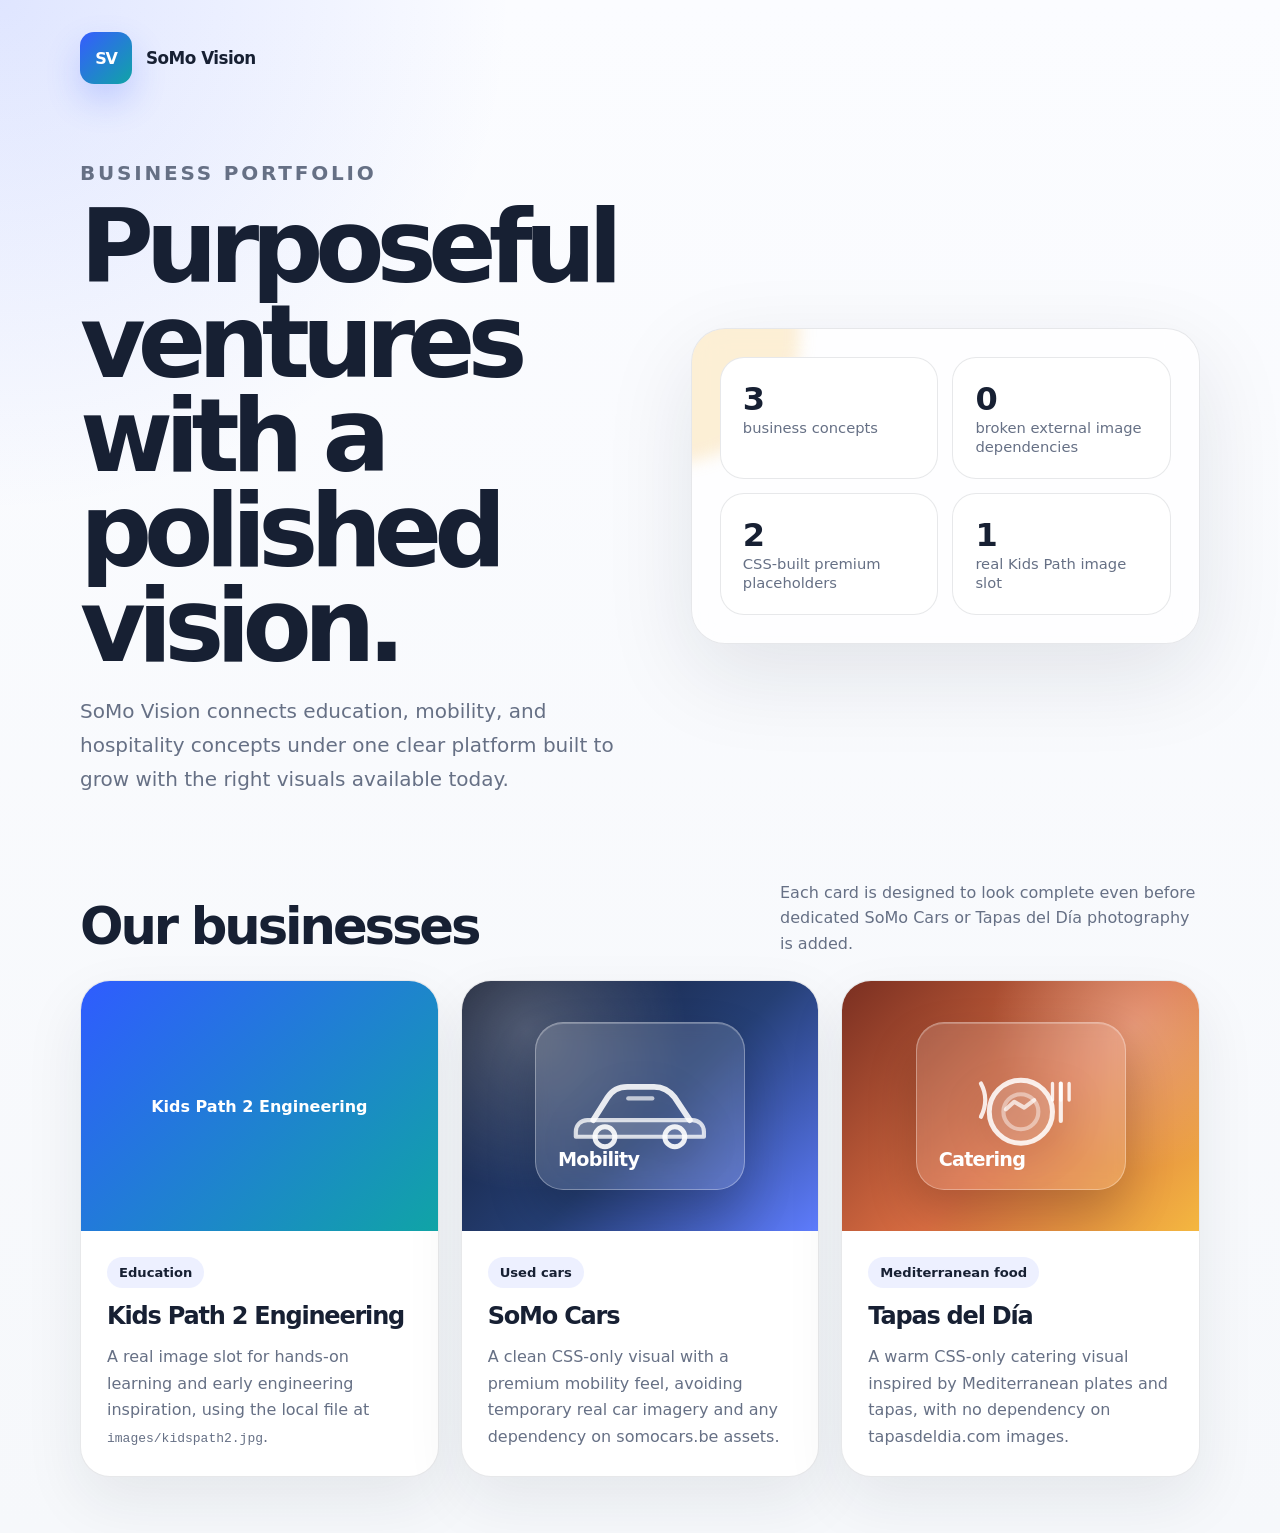
==== index.html @ 16a4d70e "Build SoMo Vision business plan page" ====
<!doctype html>
<html lang="en">
<head>
  <meta charset="utf-8" />
  <meta name="viewport" content="width=device-width, initial-scale=1" />
  <title>SoMo Vision</title>
  <meta name="description" content="SoMo Vision brings together purposeful ventures in education, mobility, and Mediterranean catering." />
  <style>
    :root {
      --ink: #172033;
      --muted: #667085;
      --paper: #ffffff;
      --surface: #f6f8fb;
      --line: rgba(23, 32, 51, 0.1);
      --brand: #365cff;
      --brand-dark: #172033;
      --gold: #f4b740;
      --terracotta: #d96d42;
      --teal: #10a4a6;
      font-family: Inter, ui-sans-serif, system-ui, -apple-system, BlinkMacSystemFont, "Segoe UI", sans-serif;
    }

    * { box-sizing: border-box; }

    body {
      margin: 0;
      color: var(--ink);
      background:
        radial-gradient(circle at top left, rgba(54, 92, 255, 0.14), transparent 32rem),
        linear-gradient(180deg, #fbfcff 0%, var(--surface) 100%);
      min-height: 100vh;
    }

    .page {
      width: min(1120px, calc(100% - 32px));
      margin: 0 auto;
      padding: 32px 0 56px;
    }

    header {
      display: flex;
      align-items: center;
      justify-content: space-between;
      gap: 24px;
      margin-bottom: 72px;
    }

    .brand {
      display: flex;
      align-items: center;
      gap: 14px;
      min-width: 0;
    }

    .brand img {
      width: 52px;
      height: 52px;
      object-fit: contain;
      border-radius: 14px;
    }

    .logo-fallback {
      display: none;
      width: 52px;
      height: 52px;
      align-items: center;
      justify-content: center;
      border-radius: 14px;
      color: white;
      font-weight: 800;
      letter-spacing: -0.08em;
      background: linear-gradient(135deg, var(--brand), var(--teal));
      box-shadow: 0 16px 34px rgba(54, 92, 255, 0.22);
    }

    .brand-name {
      margin: 0;
      font-size: 1.05rem;
      font-weight: 800;
      letter-spacing: -0.03em;
    }

    .eyebrow {
      margin: 0 0 10px;
      color: var(--brand);
      font-weight: 800;
      text-transform: uppercase;
      letter-spacing: 0.14em;
      font-size: 0.78rem;
    }

    .hero {
      display: grid;
      grid-template-columns: minmax(0, 1.05fr) minmax(320px, 0.95fr);
      gap: 48px;
      align-items: center;
      margin-bottom: 64px;
    }

    h1 {
      margin: 0;
      font-size: clamp(3rem, 8vw, 6.3rem);
      line-height: 0.94;
      letter-spacing: -0.08em;
      max-width: 780px;
    }

    .hero p {
      color: var(--muted);
      font-size: clamp(1.05rem, 2vw, 1.25rem);
      line-height: 1.7;
      max-width: 630px;
    }

    .hero-panel {
      position: relative;
      padding: 28px;
      border: 1px solid var(--line);
      border-radius: 34px;
      background: rgba(255, 255, 255, 0.75);
      box-shadow: 0 30px 90px rgba(23, 32, 51, 0.1);
      backdrop-filter: blur(16px);
      overflow: hidden;
    }

    .hero-panel::before {
      content: "";
      position: absolute;
      inset: -40% auto auto -30%;
      width: 260px;
      height: 260px;
      border-radius: 999px;
      background: rgba(244, 183, 64, 0.22);
      filter: blur(8px);
    }

    .stat-grid {
      position: relative;
      display: grid;
      grid-template-columns: repeat(2, minmax(0, 1fr));
      gap: 14px;
    }

    .stat {
      padding: 22px;
      border-radius: 24px;
      background: var(--paper);
      border: 1px solid var(--line);
    }

    .stat strong {
      display: block;
      font-size: 2rem;
      letter-spacing: -0.06em;
    }

    .stat span {
      color: var(--muted);
      font-size: 0.92rem;
    }

    .section-heading {
      display: flex;
      justify-content: space-between;
      gap: 24px;
      align-items: end;
      margin-bottom: 24px;
    }

    .section-heading h2 {
      margin: 0;
      font-size: clamp(2rem, 4vw, 3.2rem);
      letter-spacing: -0.06em;
    }

    .section-heading p {
      margin: 0;
      color: var(--muted);
      max-width: 420px;
      line-height: 1.6;
    }

    .business-grid {
      display: grid;
      grid-template-columns: repeat(3, minmax(0, 1fr));
      gap: 22px;
    }

    .business-card {
      display: flex;
      flex-direction: column;
      overflow: hidden;
      min-height: 100%;
      border-radius: 30px;
      background: var(--paper);
      border: 1px solid var(--line);
      box-shadow: 0 24px 60px rgba(23, 32, 51, 0.08);
    }

    .media {
      position: relative;
      min-height: 250px;
      overflow: hidden;
      isolation: isolate;
    }

    .media img {
      width: 100%;
      height: 100%;
      min-height: 250px;
      object-fit: cover;
      display: block;
    }

    .image-fallback {
      display: none;
      min-height: 250px;
      align-items: center;
      justify-content: center;
      padding: 24px;
      color: white;
      text-align: center;
      background: linear-gradient(135deg, #2f5cff, #10a4a6);
    }

    .placeholder {
      display: flex;
      min-height: 250px;
      align-items: center;
      justify-content: center;
      padding: 28px;
      color: white;
      overflow: hidden;
    }

    .mobility-placeholder {
      background:
        radial-gradient(circle at 18% 20%, rgba(255, 255, 255, 0.24), transparent 10rem),
        linear-gradient(135deg, #121a2f 0%, #253f75 54%, #5f7dff 100%);
    }

    .tapas-placeholder {
      background:
        radial-gradient(circle at 82% 18%, rgba(255, 255, 255, 0.28), transparent 9rem),
        linear-gradient(135deg, #7a2f21 0%, #d96d42 54%, #f4b740 100%);
    }

    .placeholder-art {
      position: relative;
      width: min(210px, 90%);
      aspect-ratio: 1.25;
      display: grid;
      place-items: center;
      border-radius: 28px;
      background: rgba(255, 255, 255, 0.14);
      border: 1px solid rgba(255, 255, 255, 0.32);
      box-shadow: inset 0 1px 0 rgba(255, 255, 255, 0.24), 0 24px 50px rgba(0, 0, 0, 0.2);
      backdrop-filter: blur(8px);
    }

    .placeholder-art svg {
      width: 72%;
      height: 72%;
      filter: drop-shadow(0 12px 18px rgba(0, 0, 0, 0.18));
    }

    .placeholder-label {
      position: absolute;
      left: 22px;
      bottom: 18px;
      margin: 0;
      font-weight: 800;
      letter-spacing: -0.04em;
      font-size: 1.2rem;
    }

    .card-body {
      display: flex;
      flex-direction: column;
      gap: 14px;
      padding: 26px;
      flex: 1;
    }

    .card-body h3 {
      margin: 0;
      font-size: 1.5rem;
      letter-spacing: -0.05em;
    }

    .card-body p {
      margin: 0;
      color: var(--muted);
      line-height: 1.65;
    }

    .pill {
      align-self: flex-start;
      padding: 8px 12px;
      border-radius: 999px;
      background: rgba(54, 92, 255, 0.09);
      color: var(--brand-dark);
      font-size: 0.82rem;
      font-weight: 800;
    }

    @media (max-width: 900px) {
      .hero,
      .business-grid {
        grid-template-columns: 1fr;
      }

      header,
      .section-heading {
        align-items: start;
        flex-direction: column;
      }
    }
  </style>
</head>
<body>
  <main class="page">
    <header>
      <div class="brand" aria-label="SoMo Vision">
        <img src="somovision-logo.png" alt="SoMo Vision logo" onerror="this.style.display='none'; this.nextElementSibling.style.display='flex';" />
        <span class="logo-fallback" aria-hidden="true">SV</span>
        <p class="brand-name">SoMo Vision</p>
      </div>
    </header>

    <section class="hero" aria-labelledby="hero-title">
      <div>
        <p class="eyebrow">Business portfolio</p>
        <h1 id="hero-title">Purposeful ventures with a polished vision.</h1>
        <p>SoMo Vision connects education, mobility, and hospitality concepts under one clear platform built to grow with the right visuals available today.</p>
      </div>
      <aside class="hero-panel" aria-label="Portfolio highlights">
        <div class="stat-grid">
          <div class="stat"><strong>3</strong><span>business concepts</span></div>
          <div class="stat"><strong>0</strong><span>broken external image dependencies</span></div>
          <div class="stat"><strong>2</strong><span>CSS-built premium placeholders</span></div>
          <div class="stat"><strong>1</strong><span>real Kids Path image slot</span></div>
        </div>
      </aside>
    </section>

    <section aria-labelledby="businesses-title">
      <div class="section-heading">
        <h2 id="businesses-title">Our businesses</h2>
        <p>Each card is designed to look complete even before dedicated SoMo Cars or Tapas del Día photography is added.</p>
      </div>

      <div class="business-grid">
        <article class="business-card">
          <div class="media">
            <img src="images/kidspath2.jpg" alt="Kids Path 2 Engineering learning experience" onerror="this.style.display='none'; this.nextElementSibling.style.display='flex';" />
            <div class="image-fallback" aria-hidden="true">
              <strong>Kids Path 2 Engineering</strong>
            </div>
          </div>
          <div class="card-body">
            <span class="pill">Education</span>
            <h3>Kids Path 2 Engineering</h3>
            <p>A real image slot for hands-on learning and early engineering inspiration, using the local file at <code>images/kidspath2.jpg</code>.</p>
          </div>
        </article>

        <article class="business-card">
          <div class="placeholder mobility-placeholder" role="img" aria-label="Premium mobility placeholder for SoMo Cars">
            <div class="placeholder-art">
              <svg viewBox="0 0 180 120" aria-hidden="true" focusable="false">
                <path d="M34 76 L51 49 C56 41 65 36 75 36 H107 C117 36 126 41 132 49 L150 76" fill="none" stroke="rgba(255,255,255,.88)" stroke-width="7" stroke-linecap="round" stroke-linejoin="round" />
                <path d="M27 76 H153 C161 76 167 82 167 90 V96 H13 V90 C13 82 19 76 27 76Z" fill="rgba(255,255,255,.18)" stroke="rgba(255,255,255,.78)" stroke-width="5" stroke-linejoin="round" />
                <circle cx="48" cy="96" r="12" fill="none" stroke="rgba(255,255,255,.9)" stroke-width="6" />
                <circle cx="132" cy="96" r="12" fill="none" stroke="rgba(255,255,255,.9)" stroke-width="6" />
                <path d="M76 50 H105" stroke="rgba(255,255,255,.68)" stroke-width="5" stroke-linecap="round" />
              </svg>
              <p class="placeholder-label">Mobility</p>
            </div>
          </div>
          <div class="card-body">
            <span class="pill">Used cars</span>
            <h3>SoMo Cars</h3>
            <p>A clean CSS-only visual with a premium mobility feel, avoiding temporary real car imagery and any dependency on somocars.be assets.</p>
          </div>
        </article>

        <article class="business-card">
          <div class="placeholder tapas-placeholder" role="img" aria-label="Warm catering placeholder for Tapas del Día">
            <div class="placeholder-art">
              <svg viewBox="0 0 180 120" aria-hidden="true" focusable="false">
                <circle cx="90" cy="66" r="38" fill="rgba(255,255,255,.16)" stroke="rgba(255,255,255,.86)" stroke-width="6" />
                <circle cx="90" cy="66" r="21" fill="none" stroke="rgba(255,255,255,.44)" stroke-width="5" />
                <path d="M42 32 C49 45 49 58 42 72" fill="none" stroke="rgba(255,255,255,.86)" stroke-width="5" stroke-linecap="round" />
                <path d="M138 32 V77" stroke="rgba(255,255,255,.86)" stroke-width="5" stroke-linecap="round" />
                <path d="M128 32 V52 M138 32 V52 M148 32 V52" stroke="rgba(255,255,255,.86)" stroke-width="4" stroke-linecap="round" />
                <path d="M72 63 L82 54 L94 61 L106 52" fill="none" stroke="rgba(255,255,255,.72)" stroke-width="5" stroke-linecap="round" stroke-linejoin="round" />
              </svg>
              <p class="placeholder-label">Catering</p>
            </div>
          </div>
          <div class="card-body">
            <span class="pill">Mediterranean food</span>
            <h3>Tapas del Día</h3>
            <p>A warm CSS-only catering visual inspired by Mediterranean plates and tapas, with no dependency on tapasdeldia.com images.</p>
          </div>
        </article>
      </div>
    </section>
  </main>
</body>
</html>
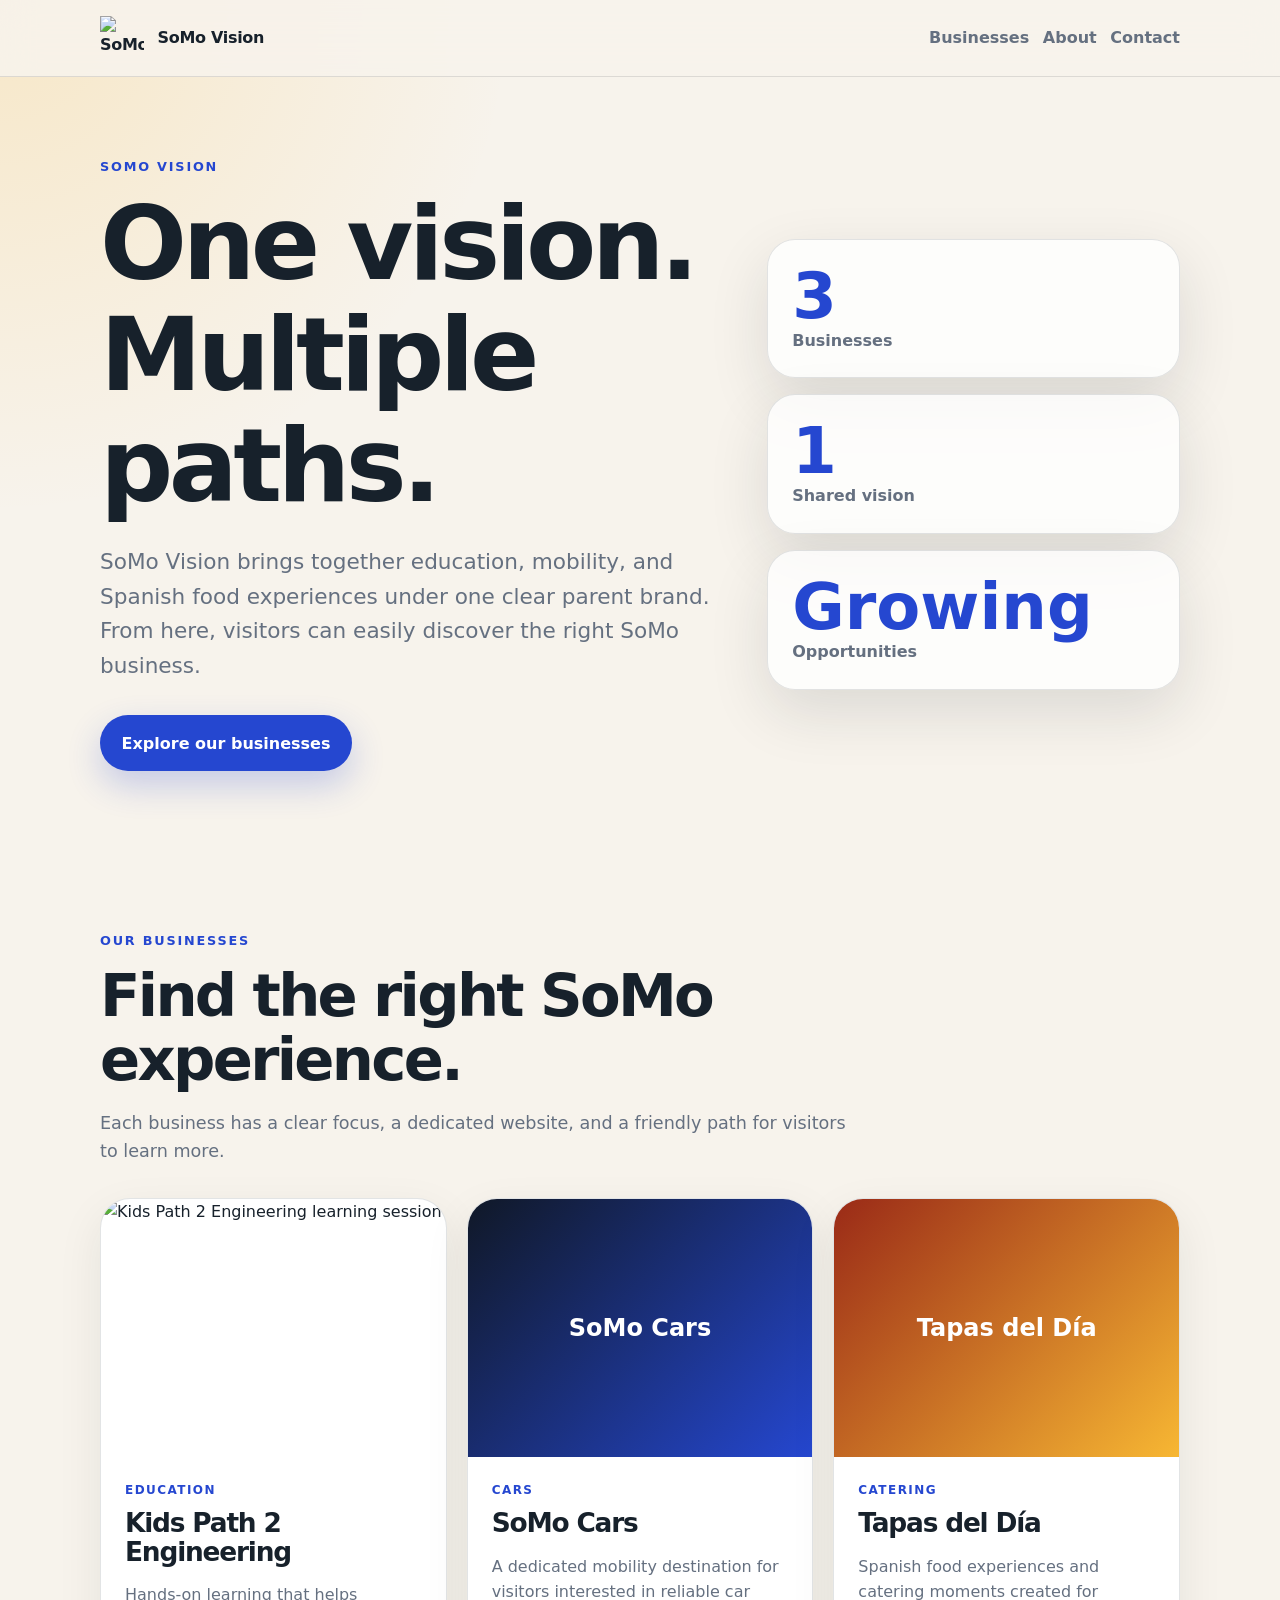
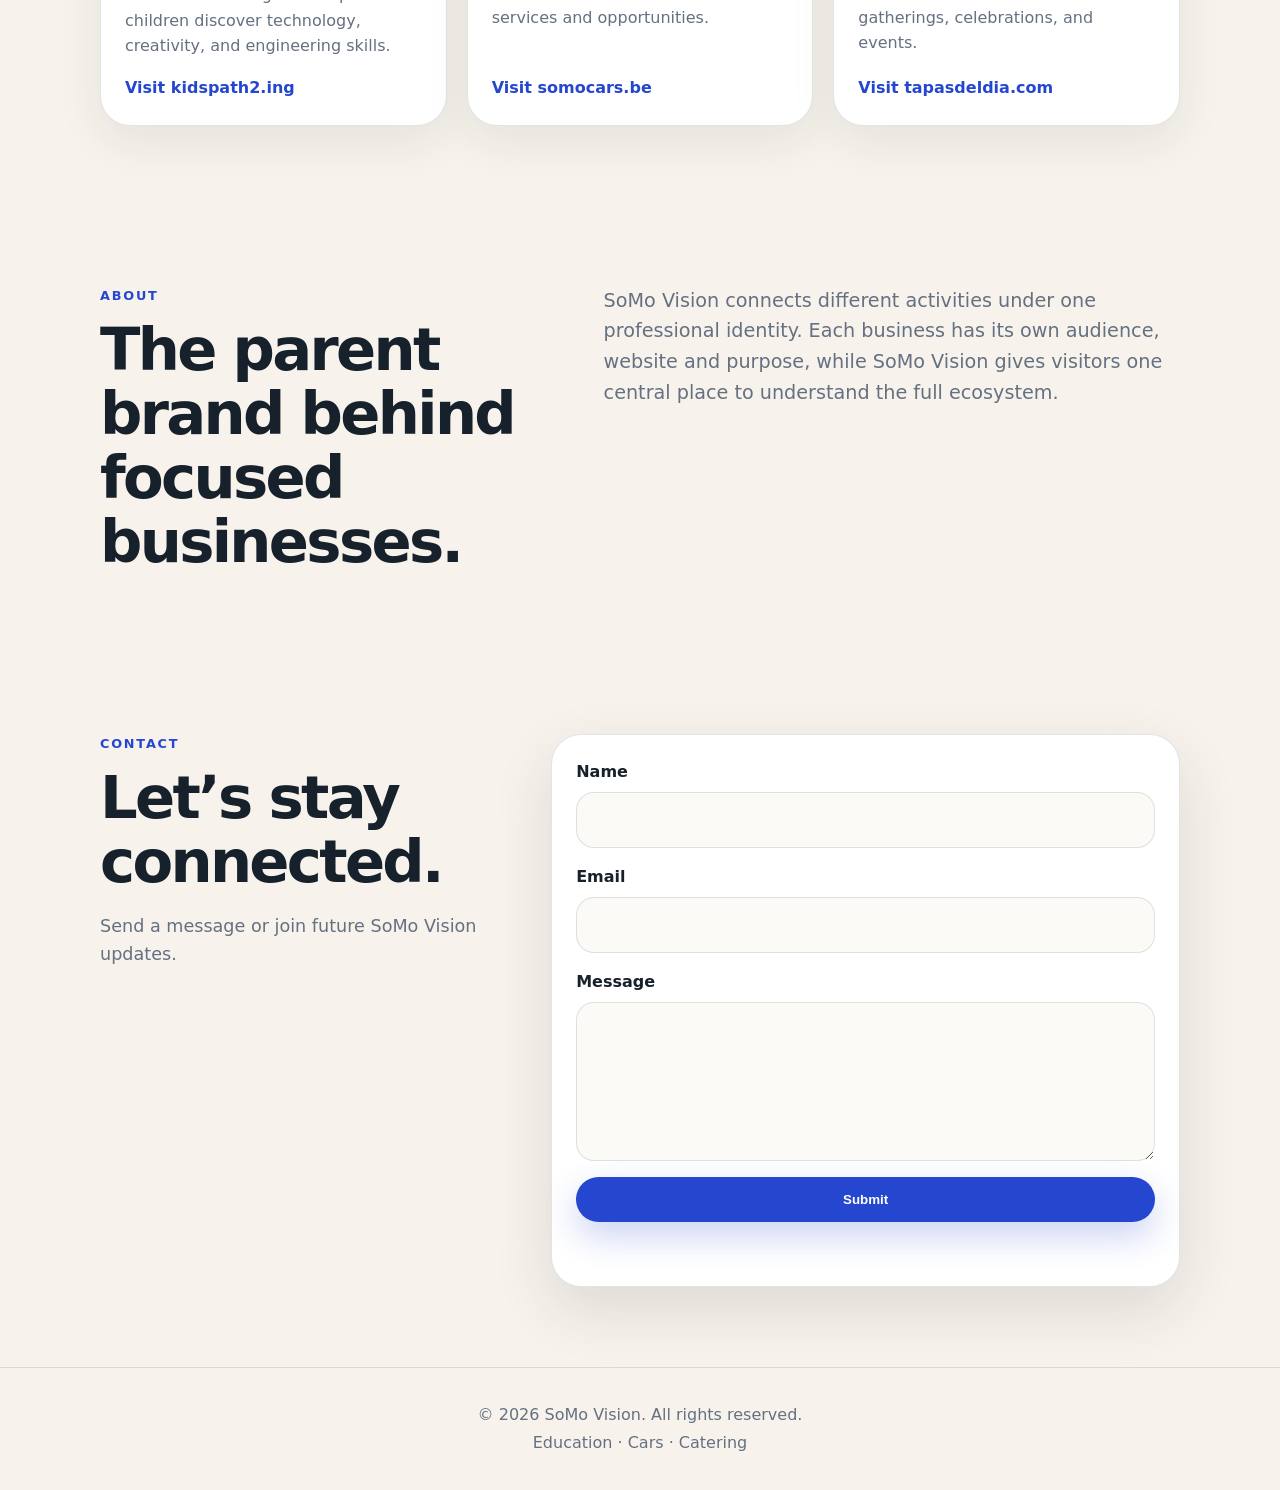
==== commit 600ecfc7: "Polish SoMo Vision landing page" ====
--- a/index.html
+++ b/index.html
@@ -1,412 +1,144 @@
 <!doctype html>
 <html lang="en">
-<head>
-  <meta charset="utf-8" />
-  <meta name="viewport" content="width=device-width, initial-scale=1" />
-  <title>SoMo Vision</title>
-  <meta name="description" content="SoMo Vision brings together purposeful ventures in education, mobility, and Mediterranean catering." />
-  <style>
-    :root {
-      --ink: #172033;
-      --muted: #667085;
-      --paper: #ffffff;
-      --surface: #f6f8fb;
-      --line: rgba(23, 32, 51, 0.1);
-      --brand: #365cff;
-      --brand-dark: #172033;
-      --gold: #f4b740;
-      --terracotta: #d96d42;
-      --teal: #10a4a6;
-      font-family: Inter, ui-sans-serif, system-ui, -apple-system, BlinkMacSystemFont, "Segoe UI", sans-serif;
-    }
-
-    * { box-sizing: border-box; }
-
-    body {
-      margin: 0;
-      color: var(--ink);
-      background:
-        radial-gradient(circle at top left, rgba(54, 92, 255, 0.14), transparent 32rem),
-        linear-gradient(180deg, #fbfcff 0%, var(--surface) 100%);
-      min-height: 100vh;
-    }
-
-    .page {
-      width: min(1120px, calc(100% - 32px));
-      margin: 0 auto;
-      padding: 32px 0 56px;
-    }
-
-    header {
-      display: flex;
-      align-items: center;
-      justify-content: space-between;
-      gap: 24px;
-      margin-bottom: 72px;
-    }
-
-    .brand {
-      display: flex;
-      align-items: center;
-      gap: 14px;
-      min-width: 0;
-    }
-
-    .brand img {
-      width: 52px;
-      height: 52px;
-      object-fit: contain;
-      border-radius: 14px;
-    }
-
-    .logo-fallback {
-      display: none;
-      width: 52px;
-      height: 52px;
-      align-items: center;
-      justify-content: center;
-      border-radius: 14px;
-      color: white;
-      font-weight: 800;
-      letter-spacing: -0.08em;
-      background: linear-gradient(135deg, var(--brand), var(--teal));
-      box-shadow: 0 16px 34px rgba(54, 92, 255, 0.22);
-    }
-
-    .brand-name {
-      margin: 0;
-      font-size: 1.05rem;
-      font-weight: 800;
-      letter-spacing: -0.03em;
-    }
-
-    .eyebrow {
-      margin: 0 0 10px;
-      color: var(--brand);
-      font-weight: 800;
-      text-transform: uppercase;
-      letter-spacing: 0.14em;
-      font-size: 0.78rem;
-    }
-
-    .hero {
-      display: grid;
-      grid-template-columns: minmax(0, 1.05fr) minmax(320px, 0.95fr);
-      gap: 48px;
-      align-items: center;
-      margin-bottom: 64px;
-    }
-
-    h1 {
-      margin: 0;
-      font-size: clamp(3rem, 8vw, 6.3rem);
-      line-height: 0.94;
-      letter-spacing: -0.08em;
-      max-width: 780px;
-    }
-
-    .hero p {
-      color: var(--muted);
-      font-size: clamp(1.05rem, 2vw, 1.25rem);
-      line-height: 1.7;
-      max-width: 630px;
-    }
-
-    .hero-panel {
-      position: relative;
-      padding: 28px;
-      border: 1px solid var(--line);
-      border-radius: 34px;
-      background: rgba(255, 255, 255, 0.75);
-      box-shadow: 0 30px 90px rgba(23, 32, 51, 0.1);
-      backdrop-filter: blur(16px);
-      overflow: hidden;
-    }
-
-    .hero-panel::before {
-      content: "";
-      position: absolute;
-      inset: -40% auto auto -30%;
-      width: 260px;
-      height: 260px;
-      border-radius: 999px;
-      background: rgba(244, 183, 64, 0.22);
-      filter: blur(8px);
-    }
-
-    .stat-grid {
-      position: relative;
-      display: grid;
-      grid-template-columns: repeat(2, minmax(0, 1fr));
-      gap: 14px;
-    }
-
-    .stat {
-      padding: 22px;
-      border-radius: 24px;
-      background: var(--paper);
-      border: 1px solid var(--line);
-    }
-
-    .stat strong {
-      display: block;
-      font-size: 2rem;
-      letter-spacing: -0.06em;
-    }
-
-    .stat span {
-      color: var(--muted);
-      font-size: 0.92rem;
-    }
-
-    .section-heading {
-      display: flex;
-      justify-content: space-between;
-      gap: 24px;
-      align-items: end;
-      margin-bottom: 24px;
-    }
-
-    .section-heading h2 {
-      margin: 0;
-      font-size: clamp(2rem, 4vw, 3.2rem);
-      letter-spacing: -0.06em;
-    }
-
-    .section-heading p {
-      margin: 0;
-      color: var(--muted);
-      max-width: 420px;
-      line-height: 1.6;
-    }
-
-    .business-grid {
-      display: grid;
-      grid-template-columns: repeat(3, minmax(0, 1fr));
-      gap: 22px;
-    }
-
-    .business-card {
-      display: flex;
-      flex-direction: column;
-      overflow: hidden;
-      min-height: 100%;
-      border-radius: 30px;
-      background: var(--paper);
-      border: 1px solid var(--line);
-      box-shadow: 0 24px 60px rgba(23, 32, 51, 0.08);
-    }
-
-    .media {
-      position: relative;
-      min-height: 250px;
-      overflow: hidden;
-      isolation: isolate;
-    }
-
-    .media img {
-      width: 100%;
-      height: 100%;
-      min-height: 250px;
-      object-fit: cover;
-      display: block;
-    }
-
-    .image-fallback {
-      display: none;
-      min-height: 250px;
-      align-items: center;
-      justify-content: center;
-      padding: 24px;
-      color: white;
-      text-align: center;
-      background: linear-gradient(135deg, #2f5cff, #10a4a6);
-    }
-
-    .placeholder {
-      display: flex;
-      min-height: 250px;
-      align-items: center;
-      justify-content: center;
-      padding: 28px;
-      color: white;
-      overflow: hidden;
-    }
-
-    .mobility-placeholder {
-      background:
-        radial-gradient(circle at 18% 20%, rgba(255, 255, 255, 0.24), transparent 10rem),
-        linear-gradient(135deg, #121a2f 0%, #253f75 54%, #5f7dff 100%);
-    }
-
-    .tapas-placeholder {
-      background:
-        radial-gradient(circle at 82% 18%, rgba(255, 255, 255, 0.28), transparent 9rem),
-        linear-gradient(135deg, #7a2f21 0%, #d96d42 54%, #f4b740 100%);
-    }
-
-    .placeholder-art {
-      position: relative;
-      width: min(210px, 90%);
-      aspect-ratio: 1.25;
-      display: grid;
-      place-items: center;
-      border-radius: 28px;
-      background: rgba(255, 255, 255, 0.14);
-      border: 1px solid rgba(255, 255, 255, 0.32);
-      box-shadow: inset 0 1px 0 rgba(255, 255, 255, 0.24), 0 24px 50px rgba(0, 0, 0, 0.2);
-      backdrop-filter: blur(8px);
-    }
-
-    .placeholder-art svg {
-      width: 72%;
-      height: 72%;
-      filter: drop-shadow(0 12px 18px rgba(0, 0, 0, 0.18));
-    }
-
-    .placeholder-label {
-      position: absolute;
-      left: 22px;
-      bottom: 18px;
-      margin: 0;
-      font-weight: 800;
-      letter-spacing: -0.04em;
-      font-size: 1.2rem;
-    }
-
-    .card-body {
-      display: flex;
-      flex-direction: column;
-      gap: 14px;
-      padding: 26px;
-      flex: 1;
-    }
-
-    .card-body h3 {
-      margin: 0;
-      font-size: 1.5rem;
-      letter-spacing: -0.05em;
-    }
-
-    .card-body p {
-      margin: 0;
-      color: var(--muted);
-      line-height: 1.65;
-    }
-
-    .pill {
-      align-self: flex-start;
-      padding: 8px 12px;
-      border-radius: 999px;
-      background: rgba(54, 92, 255, 0.09);
-      color: var(--brand-dark);
-      font-size: 0.82rem;
-      font-weight: 800;
-    }
-
-    @media (max-width: 900px) {
-      .hero,
-      .business-grid {
-        grid-template-columns: 1fr;
-      }
-
-      header,
-      .section-heading {
-        align-items: start;
-        flex-direction: column;
-      }
-    }
-  </style>
-</head>
-<body>
-  <main class="page">
-    <header>
-      <div class="brand" aria-label="SoMo Vision">
-        <img src="somovision-logo.png" alt="SoMo Vision logo" onerror="this.style.display='none'; this.nextElementSibling.style.display='flex';" />
-        <span class="logo-fallback" aria-hidden="true">SV</span>
-        <p class="brand-name">SoMo Vision</p>
-      </div>
+  <head>
+    <meta charset="utf-8" />
+    <meta name="viewport" content="width=device-width, initial-scale=1" />
+    <title>SoMo Vision | One vision. Multiple paths.</title>
+    <meta
+      name="description"
+      content="SoMo Vision brings together education, mobility, and Spanish food experiences under one clear parent brand."
+    />
+    <link rel="stylesheet" href="styles.css" />
+  </head>
+  <body>
+    <header class="site-header">
+      <nav class="nav" aria-label="Main navigation">
+        <a class="brand" href="#top" aria-label="SoMo Vision home">
+          <img src="somovision-logo.png" alt="SoMo Vision logo" class="brand-logo" />
+          <span>SoMo Vision</span>
+        </a>
+        <div class="nav-links">
+          <a href="#businesses">Businesses</a>
+          <a href="#about">About</a>
+          <a href="#contact">Contact</a>
+        </div>
+      </nav>
     </header>
 
-    <section class="hero" aria-labelledby="hero-title">
-      <div>
-        <p class="eyebrow">Business portfolio</p>
-        <h1 id="hero-title">Purposeful ventures with a polished vision.</h1>
-        <p>SoMo Vision connects education, mobility, and hospitality concepts under one clear platform built to grow with the right visuals available today.</p>
-      </div>
-      <aside class="hero-panel" aria-label="Portfolio highlights">
-        <div class="stat-grid">
-          <div class="stat"><strong>3</strong><span>business concepts</span></div>
-          <div class="stat"><strong>0</strong><span>broken external image dependencies</span></div>
-          <div class="stat"><strong>2</strong><span>CSS-built premium placeholders</span></div>
-          <div class="stat"><strong>1</strong><span>real Kids Path image slot</span></div>
+    <main id="top">
+      <section class="hero" aria-labelledby="hero-title">
+        <div class="hero-content">
+          <p class="eyebrow">SoMo Vision</p>
+          <h1 id="hero-title">One vision. Multiple paths.</h1>
+          <p class="hero-text">
+            SoMo Vision brings together education, mobility, and Spanish food experiences under one clear parent brand.
+            From here, visitors can easily discover the right SoMo business.
+          </p>
+          <a class="primary-action" href="#businesses">Explore our businesses</a>
         </div>
-      </aside>
-    </section>
+        <div class="hero-stats" aria-label="SoMo Vision highlights">
+          <div>
+            <strong>3</strong>
+            <span>Businesses</span>
+          </div>
+          <div>
+            <strong>1</strong>
+            <span>Shared vision</span>
+          </div>
+          <div>
+            <strong>Growing</strong>
+            <span>Opportunities</span>
+          </div>
+        </div>
+      </section>
 
-    <section aria-labelledby="businesses-title">
-      <div class="section-heading">
-        <h2 id="businesses-title">Our businesses</h2>
-        <p>Each card is designed to look complete even before dedicated SoMo Cars or Tapas del Día photography is added.</p>
-      </div>
+      <section class="businesses" id="businesses" aria-labelledby="businesses-title">
+        <div class="section-heading">
+          <p class="eyebrow">Our businesses</p>
+          <h2 id="businesses-title">Find the right SoMo experience.</h2>
+          <p>Each business has a clear focus, a dedicated website, and a friendly path for visitors to learn more.</p>
+        </div>
 
-      <div class="business-grid">
-        <article class="business-card">
-          <div class="media">
-            <img src="images/kidspath2.jpg" alt="Kids Path 2 Engineering learning experience" onerror="this.style.display='none'; this.nextElementSibling.style.display='flex';" />
-            <div class="image-fallback" aria-hidden="true">
-              <strong>Kids Path 2 Engineering</strong>
+        <div class="business-grid">
+          <a class="business-card" href="https://kidspath2.ing/" target="_blank" rel="noopener noreferrer">
+            <div class="card-media image-card">
+              <img src="images/kidspath2.jpg" alt="Kids Path 2 Engineering learning session" />
             </div>
-          </div>
-          <div class="card-body">
-            <span class="pill">Education</span>
-            <h3>Kids Path 2 Engineering</h3>
-            <p>A real image slot for hands-on learning and early engineering inspiration, using the local file at <code>images/kidspath2.jpg</code>.</p>
-          </div>
-        </article>
+            <div class="card-content">
+              <p class="card-kicker">Education</p>
+              <h3>Kids Path 2 Engineering</h3>
+              <p>Hands-on learning that helps children discover technology, creativity, and engineering skills.</p>
+              <span class="visit-link">Visit kidspath2.ing</span>
+            </div>
+          </a>
 
-        <article class="business-card">
-          <div class="placeholder mobility-placeholder" role="img" aria-label="Premium mobility placeholder for SoMo Cars">
-            <div class="placeholder-art">
-              <svg viewBox="0 0 180 120" aria-hidden="true" focusable="false">
-                <path d="M34 76 L51 49 C56 41 65 36 75 36 H107 C117 36 126 41 132 49 L150 76" fill="none" stroke="rgba(255,255,255,.88)" stroke-width="7" stroke-linecap="round" stroke-linejoin="round" />
-                <path d="M27 76 H153 C161 76 167 82 167 90 V96 H13 V90 C13 82 19 76 27 76Z" fill="rgba(255,255,255,.18)" stroke="rgba(255,255,255,.78)" stroke-width="5" stroke-linejoin="round" />
-                <circle cx="48" cy="96" r="12" fill="none" stroke="rgba(255,255,255,.9)" stroke-width="6" />
-                <circle cx="132" cy="96" r="12" fill="none" stroke="rgba(255,255,255,.9)" stroke-width="6" />
-                <path d="M76 50 H105" stroke="rgba(255,255,255,.68)" stroke-width="5" stroke-linecap="round" />
-              </svg>
-              <p class="placeholder-label">Mobility</p>
+          <a class="business-card" href="https://somocars.be/" target="_blank" rel="noopener noreferrer">
+            <div class="card-media placeholder-card cars-placeholder" aria-hidden="true">
+              <span>SoMo Cars</span>
             </div>
-          </div>
-          <div class="card-body">
-            <span class="pill">Used cars</span>
-            <h3>SoMo Cars</h3>
-            <p>A clean CSS-only visual with a premium mobility feel, avoiding temporary real car imagery and any dependency on somocars.be assets.</p>
-          </div>
-        </article>
+            <div class="card-content">
+              <p class="card-kicker">Cars</p>
+              <h3>SoMo Cars</h3>
+              <p>A dedicated mobility destination for visitors interested in reliable car services and opportunities.</p>
+              <span class="visit-link">Visit somocars.be</span>
+            </div>
+          </a>
 
-        <article class="business-card">
-          <div class="placeholder tapas-placeholder" role="img" aria-label="Warm catering placeholder for Tapas del Día">
-            <div class="placeholder-art">
-              <svg viewBox="0 0 180 120" aria-hidden="true" focusable="false">
-                <circle cx="90" cy="66" r="38" fill="rgba(255,255,255,.16)" stroke="rgba(255,255,255,.86)" stroke-width="6" />
-                <circle cx="90" cy="66" r="21" fill="none" stroke="rgba(255,255,255,.44)" stroke-width="5" />
-                <path d="M42 32 C49 45 49 58 42 72" fill="none" stroke="rgba(255,255,255,.86)" stroke-width="5" stroke-linecap="round" />
-                <path d="M138 32 V77" stroke="rgba(255,255,255,.86)" stroke-width="5" stroke-linecap="round" />
-                <path d="M128 32 V52 M138 32 V52 M148 32 V52" stroke="rgba(255,255,255,.86)" stroke-width="4" stroke-linecap="round" />
-                <path d="M72 63 L82 54 L94 61 L106 52" fill="none" stroke="rgba(255,255,255,.72)" stroke-width="5" stroke-linecap="round" stroke-linejoin="round" />
-              </svg>
-              <p class="placeholder-label">Catering</p>
+          <a class="business-card" href="https://tapasdeldia.com/" target="_blank" rel="noopener noreferrer">
+            <div class="card-media placeholder-card tapas-placeholder" aria-hidden="true">
+              <span>Tapas del Día</span>
             </div>
-          </div>
-          <div class="card-body">
-            <span class="pill">Mediterranean food</span>
-            <h3>Tapas del Día</h3>
-            <p>A warm CSS-only catering visual inspired by Mediterranean plates and tapas, with no dependency on tapasdeldia.com images.</p>
-          </div>
-        </article>
-      </div>
-    </section>
-  </main>
-</body>
+            <div class="card-content">
+              <p class="card-kicker">Catering</p>
+              <h3>Tapas del Día</h3>
+              <p>Spanish food experiences and catering moments created for gatherings, celebrations, and events.</p>
+              <span class="visit-link">Visit tapasdeldia.com</span>
+            </div>
+          </a>
+        </div>
+      </section>
+
+      <section class="about" id="about" aria-labelledby="about-title">
+        <div>
+          <p class="eyebrow">About</p>
+          <h2 id="about-title">The parent brand behind focused businesses.</h2>
+        </div>
+        <p>
+          SoMo Vision connects different activities under one professional identity. Each business has its own audience,
+          website and purpose, while SoMo Vision gives visitors one central place to understand the full ecosystem.
+        </p>
+      </section>
+
+      <section class="contact" id="contact" aria-labelledby="contact-title">
+        <div class="section-heading">
+          <p class="eyebrow">Contact</p>
+          <h2 id="contact-title">Let’s stay connected.</h2>
+          <p>Send a message or join future SoMo Vision updates.</p>
+        </div>
+        <form class="contact-form" id="contact-form">
+          <label>
+            <span>Name</span>
+            <input type="text" name="name" autocomplete="name" required />
+          </label>
+          <label>
+            <span>Email</span>
+            <input type="email" name="email" autocomplete="email" required />
+          </label>
+          <label>
+            <span>Message</span>
+            <textarea name="message" rows="5" required></textarea>
+          </label>
+          <button type="submit">Submit</button>
+          <p class="form-status" id="form-status" role="status" aria-live="polite"></p>
+        </form>
+      </section>
+    </main>
+
+    <footer class="site-footer">
+      <p>© <span id="current-year"></span> SoMo Vision. All rights reserved.</p>
+      <p>Education · Cars · Catering</p>
+    </footer>
+
+    <script src="script.js"></script>
+  </body>
 </html>
--- a/styles.css
+++ b/styles.css
@@ -0,0 +1,198 @@
+:root {
+  --bg: #f7f3ec;
+  --surface: #ffffff;
+  --ink: #17212b;
+  --muted: #657080;
+  --brand: #2547d0;
+  --brand-dark: #172f90;
+  --accent: #f7b733;
+  --border: rgba(23, 33, 43, 0.12);
+  --shadow: 0 22px 60px rgba(23, 33, 43, 0.12);
+}
+
+* { box-sizing: border-box; }
+html { scroll-behavior: smooth; }
+body {
+  margin: 0;
+  font-family: Inter, ui-sans-serif, system-ui, -apple-system, BlinkMacSystemFont, "Segoe UI", sans-serif;
+  color: var(--ink);
+  background: radial-gradient(circle at top left, rgba(247, 183, 51, 0.2), transparent 32rem), var(--bg);
+  line-height: 1.6;
+}
+img { display: block; max-width: 100%; }
+a { color: inherit; }
+.site-header {
+  position: sticky;
+  top: 0;
+  z-index: 20;
+  background: rgba(247, 243, 236, 0.88);
+  backdrop-filter: blur(18px);
+  border-bottom: 1px solid var(--border);
+}
+.nav {
+  max-width: 1120px;
+  margin: 0 auto;
+  padding: 1rem 1.25rem;
+  display: flex;
+  align-items: center;
+  justify-content: space-between;
+  gap: 1rem;
+}
+.brand, .nav-links { display: flex; align-items: center; gap: 0.85rem; }
+.brand { font-weight: 800; text-decoration: none; letter-spacing: -0.02em; }
+.brand-logo { width: 44px; height: 44px; object-fit: contain; }
+.nav-links a {
+  text-decoration: none;
+  font-weight: 700;
+  color: var(--muted);
+  transition: color 180ms ease;
+}
+.nav-links a:hover { color: var(--brand); }
+main { overflow: hidden; }
+.hero, .businesses, .about, .contact {
+  max-width: 1120px;
+  margin: 0 auto;
+  padding: 5rem 1.25rem;
+}
+.hero {
+  min-height: 70vh;
+  display: grid;
+  grid-template-columns: minmax(0, 1.2fr) minmax(280px, 0.8fr);
+  align-items: center;
+  gap: 3rem;
+}
+.eyebrow {
+  margin: 0 0 0.75rem;
+  color: var(--brand);
+  font-size: 0.8rem;
+  font-weight: 900;
+  letter-spacing: 0.14em;
+  text-transform: uppercase;
+}
+h1, h2, h3 { margin: 0; line-height: 1.08; letter-spacing: -0.045em; }
+h1 { max-width: 760px; font-size: clamp(3rem, 8vw, 6.6rem); }
+h2 { font-size: clamp(2rem, 5vw, 3.7rem); }
+h3 { font-size: 1.65rem; }
+.hero-text { max-width: 690px; margin: 1.5rem 0 2rem; font-size: clamp(1.1rem, 2vw, 1.35rem); color: var(--muted); }
+.primary-action, .contact-form button {
+  display: inline-flex;
+  justify-content: center;
+  align-items: center;
+  border: 0;
+  border-radius: 999px;
+  padding: 0.95rem 1.35rem;
+  color: #fff;
+  background: var(--brand);
+  font-weight: 800;
+  text-decoration: none;
+  box-shadow: 0 14px 34px rgba(37, 71, 208, 0.24);
+  cursor: pointer;
+}
+.primary-action:hover, .contact-form button:hover { background: var(--brand-dark); }
+.hero-stats {
+  display: grid;
+  gap: 1rem;
+}
+.hero-stats div {
+  padding: 1.5rem;
+  background: rgba(255, 255, 255, 0.78);
+  border: 1px solid var(--border);
+  border-radius: 28px;
+  box-shadow: var(--shadow);
+}
+.hero-stats strong { display: block; font-size: clamp(2.25rem, 5vw, 4rem); line-height: 1; color: var(--brand); }
+.hero-stats span { color: var(--muted); font-weight: 800; }
+.section-heading { max-width: 760px; margin-bottom: 2rem; }
+.section-heading p:not(.eyebrow) { color: var(--muted); font-size: 1.1rem; }
+.business-grid { display: grid; grid-template-columns: repeat(3, 1fr); gap: 1.25rem; }
+.business-card {
+  display: flex;
+  flex-direction: column;
+  min-height: 100%;
+  overflow: hidden;
+  text-decoration: none;
+  background: var(--surface);
+  border: 1px solid var(--border);
+  border-radius: 30px;
+  box-shadow: 0 16px 46px rgba(23, 33, 43, 0.08);
+  transition: transform 180ms ease, box-shadow 180ms ease, border-color 180ms ease;
+}
+.business-card:hover, .business-card:focus-visible {
+  transform: translateY(-6px);
+  border-color: rgba(37, 71, 208, 0.35);
+  box-shadow: var(--shadow);
+  outline: none;
+}
+.card-media { aspect-ratio: 4 / 3; overflow: hidden; }
+.image-card img { width: 100%; height: 100%; object-fit: cover; }
+.placeholder-card {
+  display: grid;
+  place-items: center;
+  color: white;
+  font-size: 1.5rem;
+  font-weight: 900;
+  text-align: center;
+  padding: 1.5rem;
+}
+.cars-placeholder { background: linear-gradient(135deg, #101827, #2547d0); }
+.tapas-placeholder { background: linear-gradient(135deg, #9a2a17, #f7b733); }
+.card-content { padding: 1.5rem; display: flex; flex: 1; flex-direction: column; }
+.card-kicker { margin: 0 0 0.55rem; color: var(--brand); font-weight: 900; text-transform: uppercase; letter-spacing: 0.12em; font-size: 0.75rem; }
+.card-content p:not(.card-kicker) { color: var(--muted); }
+.visit-link { margin-top: auto; color: var(--brand); font-weight: 900; }
+.about {
+  display: grid;
+  grid-template-columns: 0.9fr 1.1fr;
+  gap: 2rem;
+  align-items: start;
+}
+.about > p { margin: 0; color: var(--muted); font-size: 1.2rem; }
+.contact {
+  display: grid;
+  grid-template-columns: 0.8fr 1.2fr;
+  gap: 2rem;
+}
+.contact-form {
+  display: grid;
+  gap: 1rem;
+  padding: 1.5rem;
+  background: var(--surface);
+  border: 1px solid var(--border);
+  border-radius: 30px;
+  box-shadow: var(--shadow);
+}
+.contact-form label { display: grid; gap: 0.45rem; font-weight: 800; }
+.contact-form input, .contact-form textarea {
+  width: 100%;
+  border: 1px solid var(--border);
+  border-radius: 18px;
+  padding: 0.9rem 1rem;
+  font: inherit;
+  color: var(--ink);
+  background: #fbfaf7;
+}
+.contact-form input:focus, .contact-form textarea:focus {
+  outline: 3px solid rgba(37, 71, 208, 0.18);
+  border-color: var(--brand);
+}
+.form-status { min-height: 1.5rem; margin: 0; color: var(--muted); font-weight: 800; }
+.site-footer {
+  padding: 2rem 1.25rem;
+  text-align: center;
+  color: var(--muted);
+  border-top: 1px solid var(--border);
+}
+.site-footer p { margin: 0.15rem 0; }
+@media (max-width: 820px) {
+  .nav { align-items: flex-start; flex-direction: column; }
+  .nav-links { width: 100%; justify-content: space-between; gap: 0.4rem; }
+  .hero, .about, .contact { grid-template-columns: 1fr; padding: 3.5rem 1.25rem; }
+  .hero { min-height: auto; }
+  .business-grid { grid-template-columns: 1fr; }
+}
+@media (max-width: 480px) {
+  .brand-logo { width: 38px; height: 38px; }
+  .nav-links a { font-size: 0.95rem; }
+  .hero, .businesses, .about, .contact { padding-left: 1rem; padding-right: 1rem; }
+  .card-content, .contact-form { padding: 1.15rem; }
+}
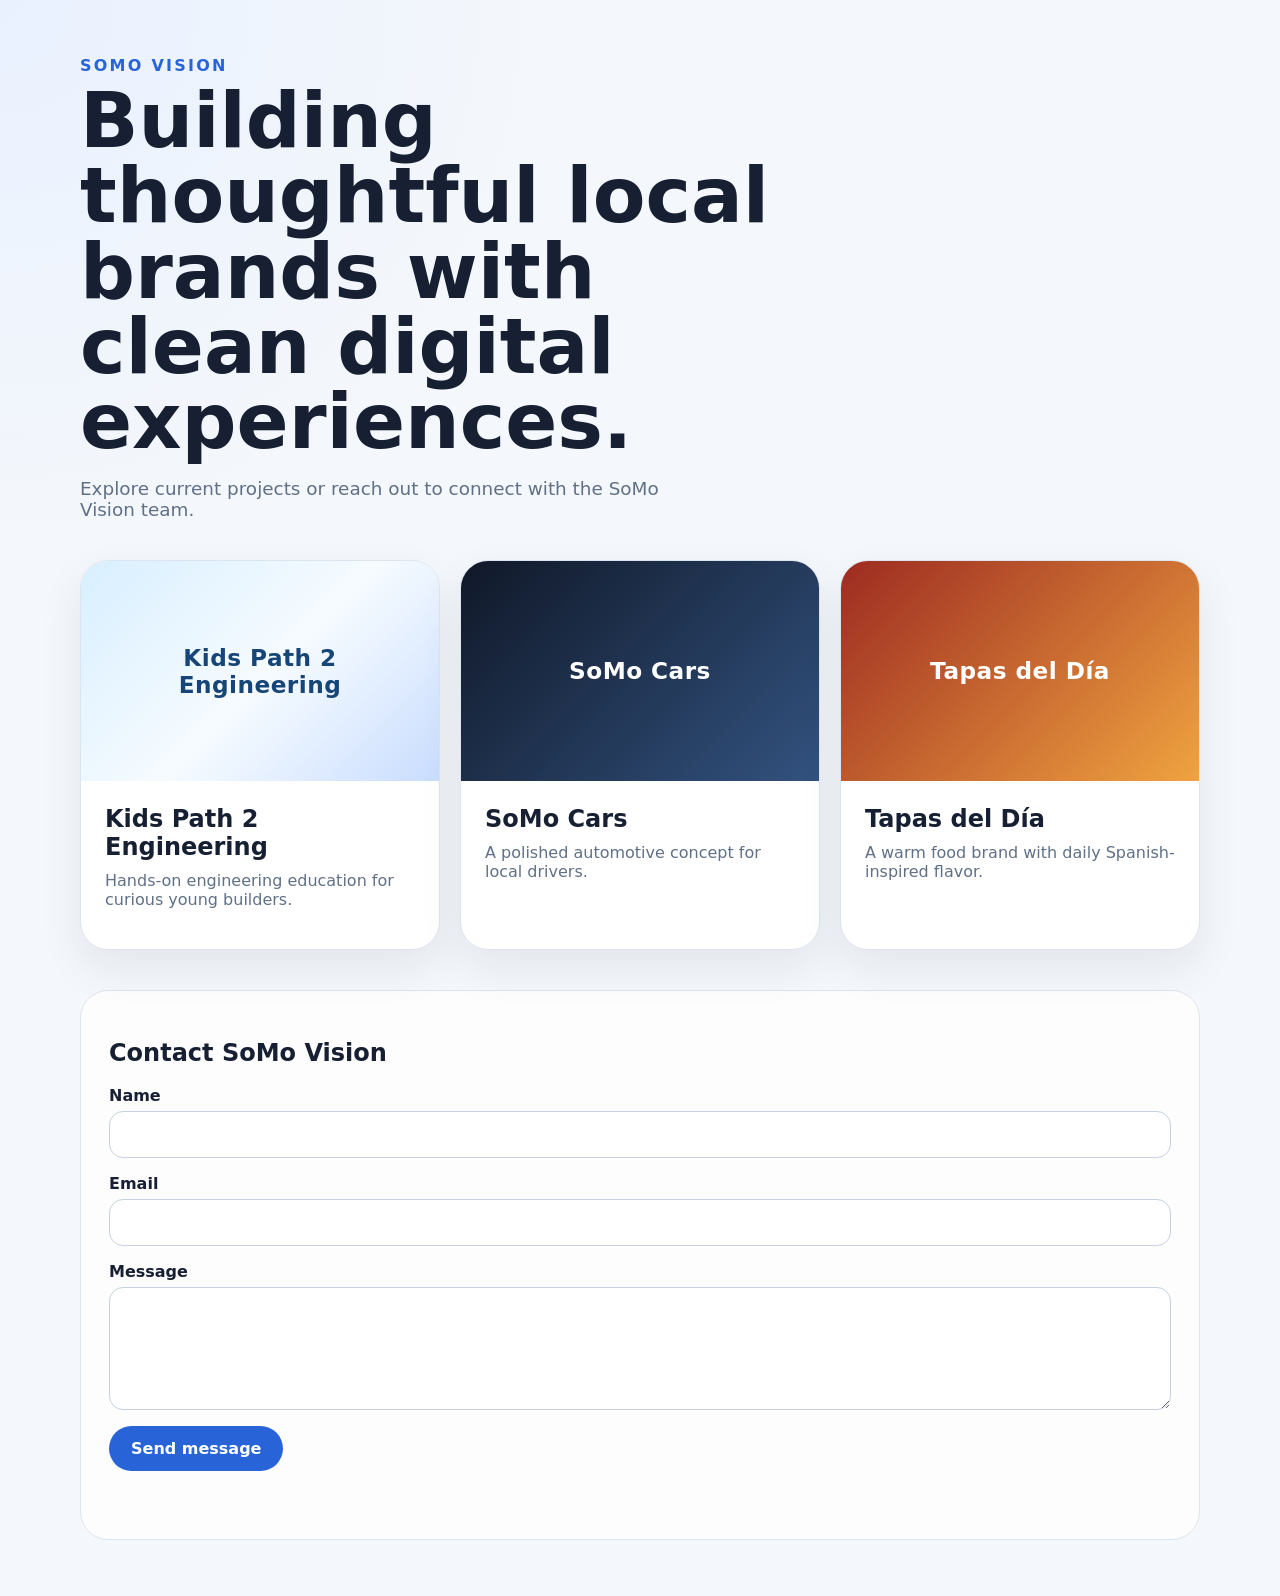
==== commit c1b3e003: "Finalize contact form and card fallbacks" ====
--- a/index.html
+++ b/index.html
@@ -1,144 +1,72 @@
-<!doctype html>
+<!DOCTYPE html>
 <html lang="en">
-  <head>
-    <meta charset="utf-8" />
-    <meta name="viewport" content="width=device-width, initial-scale=1" />
-    <title>SoMo Vision | One vision. Multiple paths.</title>
-    <meta
-      name="description"
-      content="SoMo Vision brings together education, mobility, and Spanish food experiences under one clear parent brand."
-    />
-    <link rel="stylesheet" href="styles.css" />
-  </head>
-  <body>
-    <header class="site-header">
-      <nav class="nav" aria-label="Main navigation">
-        <a class="brand" href="#top" aria-label="SoMo Vision home">
-          <img src="somovision-logo.png" alt="SoMo Vision logo" class="brand-logo" />
-          <span>SoMo Vision</span>
-        </a>
-        <div class="nav-links">
-          <a href="#businesses">Businesses</a>
-          <a href="#about">About</a>
-          <a href="#contact">Contact</a>
+<head>
+  <meta charset="UTF-8">
+  <meta name="viewport" content="width=device-width, initial-scale=1.0">
+  <title>SoMo Vision</title>
+  <link rel="stylesheet" href="styles.css">
+</head>
+<body>
+  <main class="page-shell">
+    <section class="hero" aria-labelledby="hero-title">
+      <p class="eyebrow">SoMo Vision</p>
+      <h1 id="hero-title">Building thoughtful local brands with clean digital experiences.</h1>
+      <p class="hero-copy">Explore current projects or reach out to connect with the SoMo Vision team.</p>
+    </section>
+
+    <section class="business-grid" aria-label="SoMo Vision businesses">
+      <a class="business-card kids-path-card" href="https://www.kidspath2engineering.com/" target="_blank" rel="noopener noreferrer">
+        <div class="business-media kids-path-media">
+          <img src="images/kidspath2.jpg" alt="Kids Path 2 Engineering" onerror="this.hidden = true; this.nextElementSibling.hidden = false;">
+          <div class="image-fallback" hidden>Kids Path 2 Engineering</div>
         </div>
-      </nav>
-    </header>
+        <div class="business-content">
+          <h2>Kids Path 2 Engineering</h2>
+          <p>Hands-on engineering education for curious young builders.</p>
+        </div>
+      </a>
 
-    <main id="top">
-      <section class="hero" aria-labelledby="hero-title">
-        <div class="hero-content">
-          <p class="eyebrow">SoMo Vision</p>
-          <h1 id="hero-title">One vision. Multiple paths.</h1>
-          <p class="hero-text">
-            SoMo Vision brings together education, mobility, and Spanish food experiences under one clear parent brand.
-            From here, visitors can easily discover the right SoMo business.
-          </p>
-          <a class="primary-action" href="#businesses">Explore our businesses</a>
+      <a class="business-card somo-cars-card" href="https://somocars.com/" target="_blank" rel="noopener noreferrer">
+        <div class="business-media css-placeholder" aria-hidden="true">
+          <span>SoMo Cars</span>
         </div>
-        <div class="hero-stats" aria-label="SoMo Vision highlights">
-          <div>
-            <strong>3</strong>
-            <span>Businesses</span>
-          </div>
-          <div>
-            <strong>1</strong>
-            <span>Shared vision</span>
-          </div>
-          <div>
-            <strong>Growing</strong>
-            <span>Opportunities</span>
-          </div>
+        <div class="business-content">
+          <h2>SoMo Cars</h2>
+          <p>A polished automotive concept for local drivers.</p>
         </div>
-      </section>
+      </a>
 
-      <section class="businesses" id="businesses" aria-labelledby="businesses-title">
-        <div class="section-heading">
-          <p class="eyebrow">Our businesses</p>
-          <h2 id="businesses-title">Find the right SoMo experience.</h2>
-          <p>Each business has a clear focus, a dedicated website, and a friendly path for visitors to learn more.</p>
+      <a class="business-card tapas-card" href="https://tapasdeldia.com/" target="_blank" rel="noopener noreferrer">
+        <div class="business-media css-placeholder" aria-hidden="true">
+          <span>Tapas del Día</span>
         </div>
+        <div class="business-content">
+          <h2>Tapas del Día</h2>
+          <p>A warm food brand with daily Spanish-inspired flavor.</p>
+        </div>
+      </a>
+    </section>
 
-        <div class="business-grid">
-          <a class="business-card" href="https://kidspath2.ing/" target="_blank" rel="noopener noreferrer">
-            <div class="card-media image-card">
-              <img src="images/kidspath2.jpg" alt="Kids Path 2 Engineering learning session" />
-            </div>
-            <div class="card-content">
-              <p class="card-kicker">Education</p>
-              <h3>Kids Path 2 Engineering</h3>
-              <p>Hands-on learning that helps children discover technology, creativity, and engineering skills.</p>
-              <span class="visit-link">Visit kidspath2.ing</span>
-            </div>
-          </a>
-
-          <a class="business-card" href="https://somocars.be/" target="_blank" rel="noopener noreferrer">
-            <div class="card-media placeholder-card cars-placeholder" aria-hidden="true">
-              <span>SoMo Cars</span>
-            </div>
-            <div class="card-content">
-              <p class="card-kicker">Cars</p>
-              <h3>SoMo Cars</h3>
-              <p>A dedicated mobility destination for visitors interested in reliable car services and opportunities.</p>
-              <span class="visit-link">Visit somocars.be</span>
-            </div>
-          </a>
-
-          <a class="business-card" href="https://tapasdeldia.com/" target="_blank" rel="noopener noreferrer">
-            <div class="card-media placeholder-card tapas-placeholder" aria-hidden="true">
-              <span>Tapas del Día</span>
-            </div>
-            <div class="card-content">
-              <p class="card-kicker">Catering</p>
-              <h3>Tapas del Día</h3>
-              <p>Spanish food experiences and catering moments created for gatherings, celebrations, and events.</p>
-              <span class="visit-link">Visit tapasdeldia.com</span>
-            </div>
-          </a>
-        </div>
-      </section>
-
-      <section class="about" id="about" aria-labelledby="about-title">
-        <div>
-          <p class="eyebrow">About</p>
-          <h2 id="about-title">The parent brand behind focused businesses.</h2>
-        </div>
-        <p>
-          SoMo Vision connects different activities under one professional identity. Each business has its own audience,
-          website and purpose, while SoMo Vision gives visitors one central place to understand the full ecosystem.
-        </p>
-      </section>
-
-      <section class="contact" id="contact" aria-labelledby="contact-title">
-        <div class="section-heading">
-          <p class="eyebrow">Contact</p>
-          <h2 id="contact-title">Let’s stay connected.</h2>
-          <p>Send a message or join future SoMo Vision updates.</p>
-        </div>
-        <form class="contact-form" id="contact-form">
-          <label>
-            <span>Name</span>
-            <input type="text" name="name" autocomplete="name" required />
-          </label>
-          <label>
-            <span>Email</span>
-            <input type="email" name="email" autocomplete="email" required />
-          </label>
-          <label>
-            <span>Message</span>
-            <textarea name="message" rows="5" required></textarea>
-          </label>
-          <button type="submit">Submit</button>
-          <p class="form-status" id="form-status" role="status" aria-live="polite"></p>
-        </form>
-      </section>
-    </main>
-
-    <footer class="site-footer">
-      <p>© <span id="current-year"></span> SoMo Vision. All rights reserved.</p>
-      <p>Education · Cars · Catering</p>
-    </footer>
-
-    <script src="script.js"></script>
-  </body>
+    <section class="contact-panel" aria-labelledby="contact-title">
+      <h2 id="contact-title">Contact SoMo Vision</h2>
+      <form id="contact-form" novalidate>
+        <label>
+          Name
+          <input id="name" name="name" type="text" autocomplete="name" required>
+        </label>
+        <label>
+          Email
+          <input id="email" name="email" type="email" autocomplete="email" required>
+        </label>
+        <label>
+          Message
+          <textarea id="message" name="message" rows="5" required></textarea>
+        </label>
+        <button type="submit">Send message</button>
+        <p id="status-message" class="status-message" role="status" aria-live="polite"></p>
+      </form>
+    </section>
+  </main>
+  <script src="script.js"></script>
+</body>
 </html>
--- a/styles.css
+++ b/styles.css
@@ -1,198 +1,202 @@
 :root {
-  --bg: #f7f3ec;
-  --surface: #ffffff;
-  --ink: #17212b;
-  --muted: #657080;
-  --brand: #2547d0;
-  --brand-dark: #172f90;
-  --accent: #f7b733;
-  --border: rgba(23, 33, 43, 0.12);
-  --shadow: 0 22px 60px rgba(23, 33, 43, 0.12);
-}
-
-* { box-sizing: border-box; }
-html { scroll-behavior: smooth; }
+  color-scheme: light;
+  --ink: #172033;
+  --muted: #607086;
+  --panel: #ffffff;
+  --line: #dce4ef;
+  --brand: #2864d8;
+  --brand-dark: #163d8c;
+  --wash: #f4f7fb;
+}
+
+* {
+  box-sizing: border-box;
+}
+
 body {
   margin: 0;
+  min-height: 100vh;
   font-family: Inter, ui-sans-serif, system-ui, -apple-system, BlinkMacSystemFont, "Segoe UI", sans-serif;
   color: var(--ink);
-  background: radial-gradient(circle at top left, rgba(247, 183, 51, 0.2), transparent 32rem), var(--bg);
-  line-height: 1.6;
-}
-img { display: block; max-width: 100%; }
-a { color: inherit; }
-.site-header {
-  position: sticky;
-  top: 0;
-  z-index: 20;
-  background: rgba(247, 243, 236, 0.88);
-  backdrop-filter: blur(18px);
-  border-bottom: 1px solid var(--border);
-}
-.nav {
-  max-width: 1120px;
+  background: radial-gradient(circle at top left, #e9f1ff 0, transparent 34rem), var(--wash);
+}
+
+.page-shell {
+  width: min(1120px, calc(100% - 32px));
   margin: 0 auto;
-  padding: 1rem 1.25rem;
-  display: flex;
-  align-items: center;
-  justify-content: space-between;
-  gap: 1rem;
-}
-.brand, .nav-links { display: flex; align-items: center; gap: 0.85rem; }
-.brand { font-weight: 800; text-decoration: none; letter-spacing: -0.02em; }
-.brand-logo { width: 44px; height: 44px; object-fit: contain; }
-.nav-links a {
-  text-decoration: none;
-  font-weight: 700;
-  color: var(--muted);
-  transition: color 180ms ease;
-}
-.nav-links a:hover { color: var(--brand); }
-main { overflow: hidden; }
-.hero, .businesses, .about, .contact {
-  max-width: 1120px;
-  margin: 0 auto;
-  padding: 5rem 1.25rem;
-}
+  padding: 56px 0;
+}
+
 .hero {
-  min-height: 70vh;
-  display: grid;
-  grid-template-columns: minmax(0, 1.2fr) minmax(280px, 0.8fr);
-  align-items: center;
-  gap: 3rem;
-}
+  max-width: 760px;
+  margin-bottom: 32px;
+}
+
 .eyebrow {
-  margin: 0 0 0.75rem;
+  margin: 0 0 8px;
   color: var(--brand);
-  font-size: 0.8rem;
-  font-weight: 900;
+  font-weight: 800;
   letter-spacing: 0.14em;
   text-transform: uppercase;
 }
-h1, h2, h3 { margin: 0; line-height: 1.08; letter-spacing: -0.045em; }
-h1 { max-width: 760px; font-size: clamp(3rem, 8vw, 6.6rem); }
-h2 { font-size: clamp(2rem, 5vw, 3.7rem); }
-h3 { font-size: 1.65rem; }
-.hero-text { max-width: 690px; margin: 1.5rem 0 2rem; font-size: clamp(1.1rem, 2vw, 1.35rem); color: var(--muted); }
-.primary-action, .contact-form button {
-  display: inline-flex;
-  justify-content: center;
-  align-items: center;
-  border: 0;
-  border-radius: 999px;
-  padding: 0.95rem 1.35rem;
-  color: #fff;
-  background: var(--brand);
-  font-weight: 800;
-  text-decoration: none;
-  box-shadow: 0 14px 34px rgba(37, 71, 208, 0.24);
-  cursor: pointer;
-}
-.primary-action:hover, .contact-form button:hover { background: var(--brand-dark); }
-.hero-stats {
-  display: grid;
-  gap: 1rem;
-}
-.hero-stats div {
-  padding: 1.5rem;
-  background: rgba(255, 255, 255, 0.78);
-  border: 1px solid var(--border);
-  border-radius: 28px;
-  box-shadow: var(--shadow);
-}
-.hero-stats strong { display: block; font-size: clamp(2.25rem, 5vw, 4rem); line-height: 1; color: var(--brand); }
-.hero-stats span { color: var(--muted); font-weight: 800; }
-.section-heading { max-width: 760px; margin-bottom: 2rem; }
-.section-heading p:not(.eyebrow) { color: var(--muted); font-size: 1.1rem; }
-.business-grid { display: grid; grid-template-columns: repeat(3, 1fr); gap: 1.25rem; }
+
+h1 {
+  margin: 0;
+  font-size: clamp(2.3rem, 6vw, 4.8rem);
+  line-height: 0.98;
+}
+
+.hero-copy {
+  max-width: 620px;
+  color: var(--muted);
+  font-size: 1.15rem;
+}
+
+.business-grid {
+  display: grid;
+  grid-template-columns: repeat(3, minmax(0, 1fr));
+  gap: 20px;
+  margin: 40px 0;
+}
+
 .business-card {
   display: flex;
   flex-direction: column;
-  min-height: 100%;
+  min-height: 390px;
   overflow: hidden;
+  color: inherit;
   text-decoration: none;
-  background: var(--surface);
-  border: 1px solid var(--border);
-  border-radius: 30px;
-  box-shadow: 0 16px 46px rgba(23, 33, 43, 0.08);
-  transition: transform 180ms ease, box-shadow 180ms ease, border-color 180ms ease;
-}
-.business-card:hover, .business-card:focus-visible {
-  transform: translateY(-6px);
-  border-color: rgba(37, 71, 208, 0.35);
-  box-shadow: var(--shadow);
-  outline: none;
-}
-.card-media { aspect-ratio: 4 / 3; overflow: hidden; }
-.image-card img { width: 100%; height: 100%; object-fit: cover; }
-.placeholder-card {
+  background: var(--panel);
+  border: 1px solid var(--line);
+  border-radius: 28px;
+  box-shadow: 0 18px 44px rgba(23, 32, 51, 0.08);
+  transition: transform 180ms ease, box-shadow 180ms ease;
+}
+
+.business-card:hover,
+.business-card:focus-visible {
+  transform: translateY(-4px);
+  box-shadow: 0 24px 56px rgba(23, 32, 51, 0.14);
+}
+
+.business-card:focus-visible {
+  outline: 4px solid rgba(40, 100, 216, 0.28);
+  outline-offset: 4px;
+}
+
+.business-media {
   display: grid;
   place-items: center;
-  color: white;
-  font-size: 1.5rem;
-  font-weight: 900;
+  min-height: 220px;
+  overflow: hidden;
+}
+
+.business-media img {
+  width: 100%;
+  height: 100%;
+  min-height: 220px;
+  object-fit: cover;
+}
+
+.image-fallback,
+.css-placeholder {
+  width: 100%;
+  min-height: 220px;
+  padding: 24px;
   text-align: center;
-  padding: 1.5rem;
-}
-.cars-placeholder { background: linear-gradient(135deg, #101827, #2547d0); }
-.tapas-placeholder { background: linear-gradient(135deg, #9a2a17, #f7b733); }
-.card-content { padding: 1.5rem; display: flex; flex: 1; flex-direction: column; }
-.card-kicker { margin: 0 0 0.55rem; color: var(--brand); font-weight: 900; text-transform: uppercase; letter-spacing: 0.12em; font-size: 0.75rem; }
-.card-content p:not(.card-kicker) { color: var(--muted); }
-.visit-link { margin-top: auto; color: var(--brand); font-weight: 900; }
-.about {
-  display: grid;
-  grid-template-columns: 0.9fr 1.1fr;
-  gap: 2rem;
-  align-items: start;
-}
-.about > p { margin: 0; color: var(--muted); font-size: 1.2rem; }
-.contact {
-  display: grid;
-  grid-template-columns: 0.8fr 1.2fr;
-  gap: 2rem;
-}
-.contact-form {
-  display: grid;
-  gap: 1rem;
-  padding: 1.5rem;
-  background: var(--surface);
-  border: 1px solid var(--border);
-  border-radius: 30px;
-  box-shadow: var(--shadow);
-}
-.contact-form label { display: grid; gap: 0.45rem; font-weight: 800; }
-.contact-form input, .contact-form textarea {
+  font-weight: 800;
+  font-size: 1.45rem;
+  letter-spacing: 0.02em;
+}
+
+.image-fallback {
+  display: grid;
+  place-items: center;
+  color: #164577;
+  background: linear-gradient(135deg, #d8efff, #f6fbff 52%, #c9ddff);
+}
+
+.css-placeholder {
+  display: grid;
+  place-items: center;
+  color: #ffffff;
+}
+
+.somo-cars-card .css-placeholder {
+  background: linear-gradient(135deg, #101828, #32527f);
+}
+
+.tapas-card .css-placeholder {
+  background: linear-gradient(135deg, #9d2b21, #f0a340);
+}
+
+.business-content {
+  padding: 24px;
+}
+
+.business-content h2 {
+  margin: 0 0 10px;
+}
+
+.business-content p {
+  margin: 0;
+  color: var(--muted);
+}
+
+.contact-panel {
+  padding: 28px;
+  background: rgba(255, 255, 255, 0.82);
+  border: 1px solid var(--line);
+  border-radius: 28px;
+}
+
+form {
+  display: grid;
+  gap: 16px;
+}
+
+label {
+  display: grid;
+  gap: 6px;
+  font-weight: 700;
+}
+
+input,
+textarea {
   width: 100%;
-  border: 1px solid var(--border);
-  border-radius: 18px;
-  padding: 0.9rem 1rem;
+  padding: 13px 14px;
+  color: var(--ink);
   font: inherit;
-  color: var(--ink);
-  background: #fbfaf7;
-}
-.contact-form input:focus, .contact-form textarea:focus {
-  outline: 3px solid rgba(37, 71, 208, 0.18);
-  border-color: var(--brand);
-}
-.form-status { min-height: 1.5rem; margin: 0; color: var(--muted); font-weight: 800; }
-.site-footer {
-  padding: 2rem 1.25rem;
-  text-align: center;
-  color: var(--muted);
-  border-top: 1px solid var(--border);
-}
-.site-footer p { margin: 0.15rem 0; }
+  border: 1px solid #c6d2e2;
+  border-radius: 14px;
+}
+
+button {
+  justify-self: start;
+  padding: 13px 22px;
+  color: #ffffff;
+  font: inherit;
+  font-weight: 800;
+  cursor: pointer;
+  background: var(--brand);
+  border: 0;
+  border-radius: 999px;
+}
+
+button:hover,
+button:focus-visible {
+  background: var(--brand-dark);
+}
+
+.status-message {
+  min-height: 1.5em;
+  margin: 0;
+  color: var(--brand-dark);
+  font-weight: 700;
+}
+
 @media (max-width: 820px) {
-  .nav { align-items: flex-start; flex-direction: column; }
-  .nav-links { width: 100%; justify-content: space-between; gap: 0.4rem; }
-  .hero, .about, .contact { grid-template-columns: 1fr; padding: 3.5rem 1.25rem; }
-  .hero { min-height: auto; }
-  .business-grid { grid-template-columns: 1fr; }
-}
-@media (max-width: 480px) {
-  .brand-logo { width: 38px; height: 38px; }
-  .nav-links a { font-size: 0.95rem; }
-  .hero, .businesses, .about, .contact { padding-left: 1rem; padding-right: 1rem; }
-  .card-content, .contact-form { padding: 1.15rem; }
-}
+  .business-grid {
+    grid-template-columns: 1fr;
+  }
+}
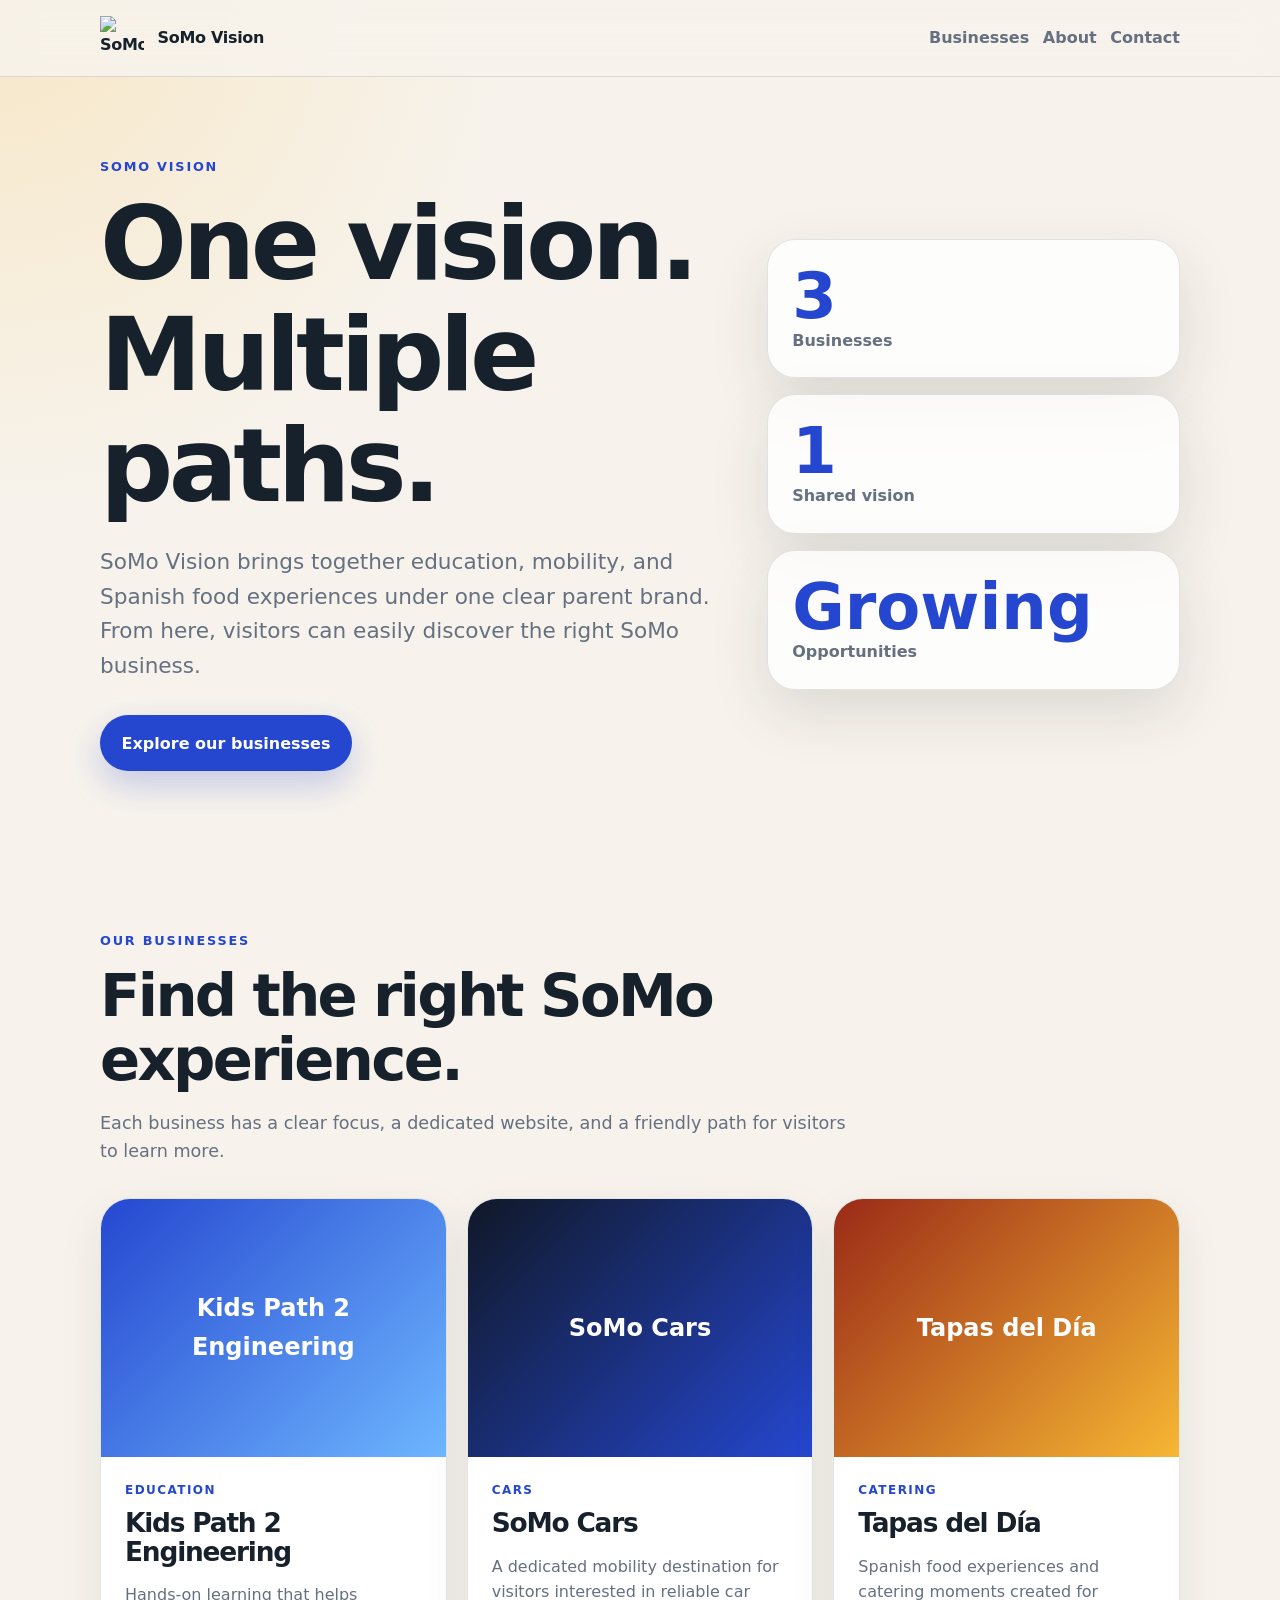
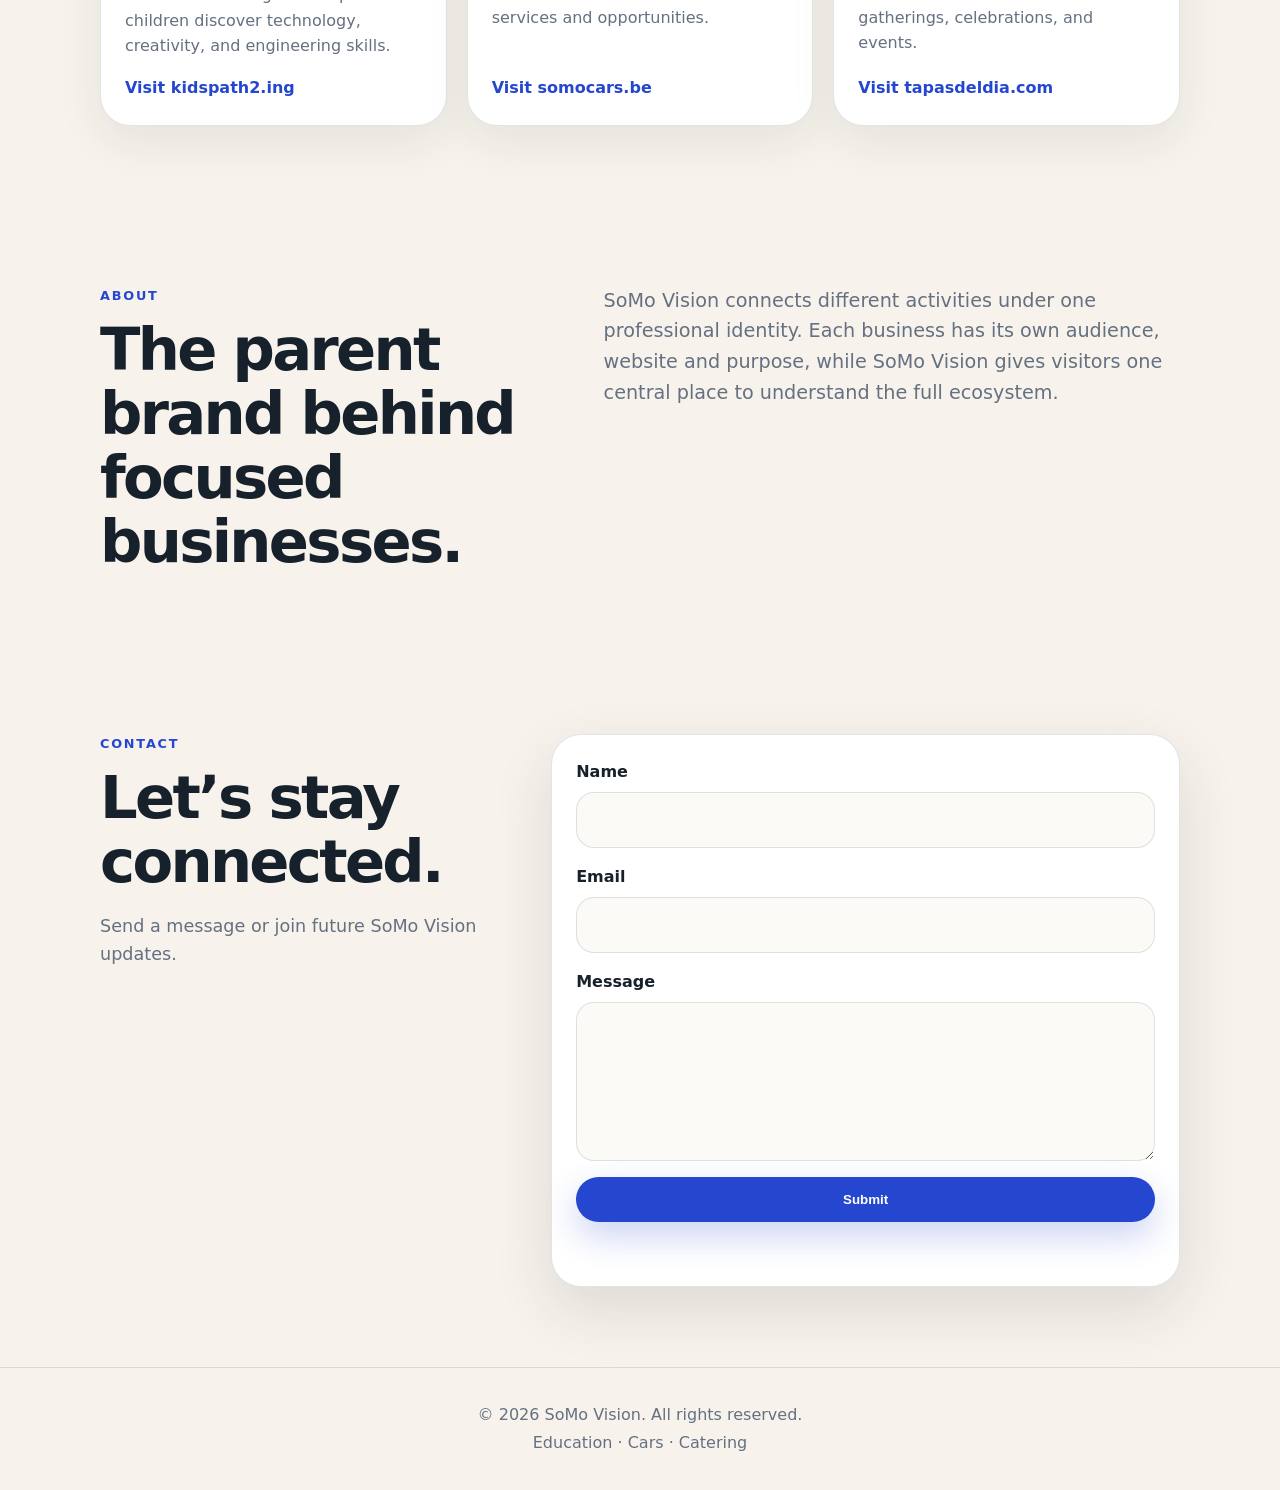
==== commit e612ec3b: "Fix PR review issues for landing page" ====
--- a/index.html
+++ b/index.html
@@ -1,72 +1,150 @@
-<!DOCTYPE html>
+<!doctype html>
 <html lang="en">
 <head>
-  <meta charset="UTF-8">
-  <meta name="viewport" content="width=device-width, initial-scale=1.0">
-  <title>SoMo Vision</title>
-  <link rel="stylesheet" href="styles.css">
+  <meta charset="utf-8" />
+  <meta name="viewport" content="width=device-width, initial-scale=1" />
+  <title>SoMo Vision | One vision. Multiple paths.</title>
+  <meta
+    name="description"
+    content="SoMo Vision brings together education, mobility, and Spanish food experiences under one clear parent brand."
+  />
+  <link rel="stylesheet" href="styles.css" />
 </head>
 <body>
-  <main class="page-shell">
+  <header class="site-header">
+    <nav class="nav" aria-label="Main navigation">
+      <a class="brand" href="#top" aria-label="SoMo Vision home">
+        <img src="somovision-logo.png" alt="SoMo Vision logo" class="brand-logo" />
+        <span>SoMo Vision</span>
+      </a>
+      <div class="nav-links">
+        <a href="#businesses">Businesses</a>
+        <a href="#about">About</a>
+        <a href="#contact">Contact</a>
+      </div>
+    </nav>
+  </header>
+
+  <main id="top">
     <section class="hero" aria-labelledby="hero-title">
-      <p class="eyebrow">SoMo Vision</p>
-      <h1 id="hero-title">Building thoughtful local brands with clean digital experiences.</h1>
-      <p class="hero-copy">Explore current projects or reach out to connect with the SoMo Vision team.</p>
+      <div class="hero-content">
+        <p class="eyebrow">SoMo Vision</p>
+        <h1 id="hero-title">One vision. Multiple paths.</h1>
+        <p class="hero-text">
+          SoMo Vision brings together education, mobility, and Spanish food experiences under one clear parent brand.
+          From here, visitors can easily discover the right SoMo business.
+        </p>
+        <a class="primary-action" href="#businesses">Explore our businesses</a>
+      </div>
+      <div class="hero-stats" aria-label="SoMo Vision highlights">
+        <div>
+          <strong>3</strong>
+          <span>Businesses</span>
+        </div>
+        <div>
+          <strong>1</strong>
+          <span>Shared vision</span>
+        </div>
+        <div>
+          <strong>Growing</strong>
+          <span>Opportunities</span>
+        </div>
+      </div>
     </section>
 
-    <section class="business-grid" aria-label="SoMo Vision businesses">
-      <a class="business-card kids-path-card" href="https://www.kidspath2engineering.com/" target="_blank" rel="noopener noreferrer">
-        <div class="business-media kids-path-media">
-          <img src="images/kidspath2.jpg" alt="Kids Path 2 Engineering" onerror="this.hidden = true; this.nextElementSibling.hidden = false;">
-          <div class="image-fallback" hidden>Kids Path 2 Engineering</div>
-        </div>
-        <div class="business-content">
-          <h2>Kids Path 2 Engineering</h2>
-          <p>Hands-on engineering education for curious young builders.</p>
-        </div>
-      </a>
+    <section class="businesses" id="businesses" aria-labelledby="businesses-title">
+      <div class="section-heading">
+        <p class="eyebrow">Our businesses</p>
+        <h2 id="businesses-title">Find the right SoMo experience.</h2>
+        <p>Each business has a clear focus, a dedicated website, and a friendly path for visitors to learn more.</p>
+      </div>
+      <div class="business-grid">
+        <a class="business-card" href="https://kidspath2.ing/" target="_blank" rel="noopener noreferrer">
+          <div class="card-media image-card kids-path-media">
+            <div class="kids-path-fallback" aria-hidden="true">
+              <span>Kids Path 2 Engineering</span>
+            </div>
+            <img
+              src="images/kidspath2.jpg"
+              alt="Kids Path 2 Engineering learning session"
+              onerror="this.classList.add('is-hidden'); this.setAttribute('aria-hidden', 'true');"
+            />
+          </div>
+          <div class="card-content">
+            <p class="card-kicker">Education</p>
+            <h3>Kids Path 2 Engineering</h3>
+            <p>Hands-on learning that helps children discover technology, creativity, and engineering skills.</p>
+            <span class="visit-link">Visit kidspath2.ing</span>
+          </div>
+        </a>
 
-      <a class="business-card somo-cars-card" href="https://somocars.com/" target="_blank" rel="noopener noreferrer">
-        <div class="business-media css-placeholder" aria-hidden="true">
-          <span>SoMo Cars</span>
-        </div>
-        <div class="business-content">
-          <h2>SoMo Cars</h2>
-          <p>A polished automotive concept for local drivers.</p>
-        </div>
-      </a>
+        <a class="business-card" href="https://somocars.be/" target="_blank" rel="noopener noreferrer">
+          <div class="card-media placeholder-card cars-placeholder" aria-hidden="true">
+            <span>SoMo Cars</span>
+          </div>
+          <div class="card-content">
+            <p class="card-kicker">Cars</p>
+            <h3>SoMo Cars</h3>
+            <p>A dedicated mobility destination for visitors interested in reliable car services and opportunities.</p>
+            <span class="visit-link">Visit somocars.be</span>
+          </div>
+        </a>
 
-      <a class="business-card tapas-card" href="https://tapasdeldia.com/" target="_blank" rel="noopener noreferrer">
-        <div class="business-media css-placeholder" aria-hidden="true">
-          <span>Tapas del Día</span>
-        </div>
-        <div class="business-content">
-          <h2>Tapas del Día</h2>
-          <p>A warm food brand with daily Spanish-inspired flavor.</p>
-        </div>
-      </a>
+        <a class="business-card" href="https://tapasdeldia.com/" target="_blank" rel="noopener noreferrer">
+          <div class="card-media placeholder-card tapas-placeholder" aria-hidden="true">
+            <span>Tapas del Día</span>
+          </div>
+          <div class="card-content">
+            <p class="card-kicker">Catering</p>
+            <h3>Tapas del Día</h3>
+            <p>Spanish food experiences and catering moments created for gatherings, celebrations, and events.</p>
+            <span class="visit-link">Visit tapasdeldia.com</span>
+          </div>
+        </a>
+      </div>
     </section>
 
-    <section class="contact-panel" aria-labelledby="contact-title">
-      <h2 id="contact-title">Contact SoMo Vision</h2>
-      <form id="contact-form" novalidate>
+    <section class="about" id="about" aria-labelledby="about-title">
+      <div>
+        <p class="eyebrow">About</p>
+        <h2 id="about-title">The parent brand behind focused businesses.</h2>
+      </div>
+      <p>
+        SoMo Vision connects different activities under one professional identity. Each business has its own audience,
+        website and purpose, while SoMo Vision gives visitors one central place to understand the full ecosystem.
+      </p>
+    </section>
+
+    <section class="contact" id="contact" aria-labelledby="contact-title">
+      <div class="section-heading">
+        <p class="eyebrow">Contact</p>
+        <h2 id="contact-title">Let’s stay connected.</h2>
+        <p>Send a message or join future SoMo Vision updates.</p>
+      </div>
+      <form class="contact-form" id="contact-form">
         <label>
-          Name
-          <input id="name" name="name" type="text" autocomplete="name" required>
+          <span>Name</span>
+          <input type="text" name="name" autocomplete="name" required />
         </label>
         <label>
-          Email
-          <input id="email" name="email" type="email" autocomplete="email" required>
+          <span>Email</span>
+          <input type="email" name="email" autocomplete="email" required />
         </label>
         <label>
-          Message
-          <textarea id="message" name="message" rows="5" required></textarea>
+          <span>Message</span>
+          <textarea name="message" rows="5" required></textarea>
         </label>
-        <button type="submit">Send message</button>
-        <p id="status-message" class="status-message" role="status" aria-live="polite"></p>
+        <button type="submit">Submit</button>
+        <p class="form-status" id="form-status" role="status" aria-live="polite"></p>
       </form>
     </section>
   </main>
+
+  <footer class="site-footer">
+    <p>© <span id="current-year"></span> SoMo Vision. All rights reserved.</p>
+    <p>Education · Cars · Catering</p>
+  </footer>
+
   <script src="script.js"></script>
 </body>
 </html>
--- a/styles.css
+++ b/styles.css
@@ -1,202 +1,429 @@
 :root {
-  color-scheme: light;
-  --ink: #172033;
-  --muted: #607086;
-  --panel: #ffffff;
-  --line: #dce4ef;
-  --brand: #2864d8;
-  --brand-dark: #163d8c;
-  --wash: #f4f7fb;
+  --bg: #f7f3ec;
+  --surface: #ffffff;
+  --ink: #17212b;
+  --muted: #657080;
+  --brand: #2547d0;
+  --brand-dark: #172f90;
+  --accent: #f7b733;
+  --border: rgba(23, 33, 43, 0.12);
+  --shadow: 0 22px 60px rgba(23, 33, 43, 0.12);
 }
 
 * {
   box-sizing: border-box;
 }
 
+html {
+  scroll-behavior: smooth;
+}
+
 body {
   margin: 0;
-  min-height: 100vh;
   font-family: Inter, ui-sans-serif, system-ui, -apple-system, BlinkMacSystemFont, "Segoe UI", sans-serif;
   color: var(--ink);
-  background: radial-gradient(circle at top left, #e9f1ff 0, transparent 34rem), var(--wash);
-}
-
-.page-shell {
-  width: min(1120px, calc(100% - 32px));
+  background: radial-gradient(circle at top left, rgba(247, 183, 51, 0.2), transparent 32rem), var(--bg);
+  line-height: 1.6;
+}
+
+img {
+  display: block;
+  max-width: 100%;
+}
+
+a {
+  color: inherit;
+}
+
+.site-header {
+  position: sticky;
+  top: 0;
+  z-index: 20;
+  background: rgba(247, 243, 236, 0.88);
+  backdrop-filter: blur(18px);
+  border-bottom: 1px solid var(--border);
+}
+
+.nav {
+  max-width: 1120px;
   margin: 0 auto;
-  padding: 56px 0;
+  padding: 1rem 1.25rem;
+  display: flex;
+  align-items: center;
+  justify-content: space-between;
+  gap: 1rem;
+}
+
+.brand,
+.nav-links {
+  display: flex;
+  align-items: center;
+  gap: 0.85rem;
+}
+
+.brand {
+  font-weight: 800;
+  text-decoration: none;
+  letter-spacing: -0.02em;
+}
+
+.brand-logo {
+  width: 44px;
+  height: 44px;
+  object-fit: contain;
+}
+
+.nav-links a {
+  text-decoration: none;
+  font-weight: 700;
+  color: var(--muted);
+  transition: color 180ms ease;
+}
+
+.nav-links a:hover {
+  color: var(--brand);
+}
+
+main {
+  overflow: hidden;
+}
+
+.hero,
+.businesses,
+.about,
+.contact {
+  max-width: 1120px;
+  margin: 0 auto;
+  padding: 5rem 1.25rem;
 }
 
 .hero {
-  max-width: 760px;
-  margin-bottom: 32px;
+  min-height: 70vh;
+  display: grid;
+  grid-template-columns: minmax(0, 1.2fr) minmax(280px, 0.8fr);
+  align-items: center;
+  gap: 3rem;
 }
 
 .eyebrow {
-  margin: 0 0 8px;
+  margin: 0 0 0.75rem;
   color: var(--brand);
-  font-weight: 800;
+  font-size: 0.8rem;
+  font-weight: 900;
   letter-spacing: 0.14em;
   text-transform: uppercase;
 }
 
+h1,
+h2,
+h3 {
+  margin: 0;
+  line-height: 1.08;
+  letter-spacing: -0.045em;
+}
+
 h1 {
-  margin: 0;
-  font-size: clamp(2.3rem, 6vw, 4.8rem);
-  line-height: 0.98;
-}
-
-.hero-copy {
-  max-width: 620px;
-  color: var(--muted);
-  font-size: 1.15rem;
+  max-width: 760px;
+  font-size: clamp(3rem, 8vw, 6.6rem);
+}
+
+h2 {
+  font-size: clamp(2rem, 5vw, 3.7rem);
+}
+
+h3 {
+  font-size: 1.65rem;
+}
+
+.hero-text {
+  max-width: 690px;
+  margin: 1.5rem 0 2rem;
+  font-size: clamp(1.1rem, 2vw, 1.35rem);
+  color: var(--muted);
+}
+
+.primary-action,
+.contact-form button {
+  display: inline-flex;
+  justify-content: center;
+  align-items: center;
+  border: 0;
+  border-radius: 999px;
+  padding: 0.95rem 1.35rem;
+  color: #fff;
+  background: var(--brand);
+  font-weight: 800;
+  text-decoration: none;
+  box-shadow: 0 14px 34px rgba(37, 71, 208, 0.24);
+  cursor: pointer;
+}
+
+.primary-action:hover,
+.contact-form button:hover {
+  background: var(--brand-dark);
+}
+
+.hero-stats {
+  display: grid;
+  gap: 1rem;
+}
+
+.hero-stats div {
+  padding: 1.5rem;
+  background: rgba(255, 255, 255, 0.78);
+  border: 1px solid var(--border);
+  border-radius: 28px;
+  box-shadow: var(--shadow);
+}
+
+.hero-stats strong {
+  display: block;
+  font-size: clamp(2.25rem, 5vw, 4rem);
+  line-height: 1;
+  color: var(--brand);
+}
+
+.hero-stats span {
+  color: var(--muted);
+  font-weight: 800;
+}
+
+.section-heading {
+  max-width: 760px;
+  margin-bottom: 2rem;
+}
+
+.section-heading p:not(.eyebrow) {
+  color: var(--muted);
+  font-size: 1.1rem;
 }
 
 .business-grid {
   display: grid;
-  grid-template-columns: repeat(3, minmax(0, 1fr));
-  gap: 20px;
-  margin: 40px 0;
+  grid-template-columns: repeat(3, 1fr);
+  gap: 1.25rem;
 }
 
 .business-card {
   display: flex;
   flex-direction: column;
-  min-height: 390px;
+  min-height: 100%;
   overflow: hidden;
-  color: inherit;
   text-decoration: none;
-  background: var(--panel);
-  border: 1px solid var(--line);
-  border-radius: 28px;
-  box-shadow: 0 18px 44px rgba(23, 32, 51, 0.08);
-  transition: transform 180ms ease, box-shadow 180ms ease;
+  background: var(--surface);
+  border: 1px solid var(--border);
+  border-radius: 30px;
+  box-shadow: 0 16px 46px rgba(23, 33, 43, 0.08);
+  transition: transform 180ms ease, box-shadow 180ms ease, border-color 180ms ease;
 }
 
 .business-card:hover,
 .business-card:focus-visible {
-  transform: translateY(-4px);
-  box-shadow: 0 24px 56px rgba(23, 32, 51, 0.14);
-}
-
-.business-card:focus-visible {
-  outline: 4px solid rgba(40, 100, 216, 0.28);
-  outline-offset: 4px;
-}
-
-.business-media {
-  display: grid;
-  place-items: center;
-  min-height: 220px;
+  transform: translateY(-6px);
+  border-color: rgba(37, 71, 208, 0.35);
+  box-shadow: var(--shadow);
+  outline: none;
+}
+
+.card-media {
+  aspect-ratio: 4 / 3;
   overflow: hidden;
 }
 
-.business-media img {
+.image-card img {
   width: 100%;
   height: 100%;
-  min-height: 220px;
   object-fit: cover;
 }
 
-.image-fallback,
-.css-placeholder {
+.kids-path-media {
+  position: relative;
+  background: linear-gradient(135deg, #2547d0, #6eb6ff);
+}
+
+.kids-path-fallback {
+  position: absolute;
+  inset: 0;
+  display: grid;
+  place-items: center;
+  padding: 1.5rem;
+  color: #fff;
+  font-size: 1.5rem;
+  font-weight: 900;
+  text-align: center;
+}
+
+.kids-path-media img {
+  position: relative;
+  z-index: 1;
+}
+
+.kids-path-media img.is-hidden {
+  display: none;
+}
+
+.placeholder-card {
+  display: grid;
+  place-items: center;
+  color: white;
+  font-size: 1.5rem;
+  font-weight: 900;
+  text-align: center;
+  padding: 1.5rem;
+}
+
+.cars-placeholder {
+  background: linear-gradient(135deg, #101827, #2547d0);
+}
+
+.tapas-placeholder {
+  background: linear-gradient(135deg, #9a2a17, #f7b733);
+}
+
+.card-content {
+  padding: 1.5rem;
+  display: flex;
+  flex: 1;
+  flex-direction: column;
+}
+
+.card-kicker {
+  margin: 0 0 0.55rem;
+  color: var(--brand);
+  font-weight: 900;
+  text-transform: uppercase;
+  letter-spacing: 0.12em;
+  font-size: 0.75rem;
+}
+
+.card-content p:not(.card-kicker) {
+  color: var(--muted);
+}
+
+.visit-link {
+  margin-top: auto;
+  color: var(--brand);
+  font-weight: 900;
+}
+
+.about {
+  display: grid;
+  grid-template-columns: 0.9fr 1.1fr;
+  gap: 2rem;
+  align-items: start;
+}
+
+.about > p {
+  margin: 0;
+  color: var(--muted);
+  font-size: 1.2rem;
+}
+
+.contact {
+  display: grid;
+  grid-template-columns: 0.8fr 1.2fr;
+  gap: 2rem;
+}
+
+.contact-form {
+  display: grid;
+  gap: 1rem;
+  padding: 1.5rem;
+  background: var(--surface);
+  border: 1px solid var(--border);
+  border-radius: 30px;
+  box-shadow: var(--shadow);
+}
+
+.contact-form label {
+  display: grid;
+  gap: 0.45rem;
+  font-weight: 800;
+}
+
+.contact-form input,
+.contact-form textarea {
   width: 100%;
-  min-height: 220px;
-  padding: 24px;
+  border: 1px solid var(--border);
+  border-radius: 18px;
+  padding: 0.9rem 1rem;
+  font: inherit;
+  color: var(--ink);
+  background: #fbfaf7;
+}
+
+.contact-form input:focus,
+.contact-form textarea:focus {
+  outline: 3px solid rgba(37, 71, 208, 0.18);
+  border-color: var(--brand);
+}
+
+.form-status {
+  min-height: 1.5rem;
+  margin: 0;
+  color: var(--muted);
+  font-weight: 800;
+}
+
+.site-footer {
+  padding: 2rem 1.25rem;
   text-align: center;
-  font-weight: 800;
-  font-size: 1.45rem;
-  letter-spacing: 0.02em;
-}
-
-.image-fallback {
-  display: grid;
-  place-items: center;
-  color: #164577;
-  background: linear-gradient(135deg, #d8efff, #f6fbff 52%, #c9ddff);
-}
-
-.css-placeholder {
-  display: grid;
-  place-items: center;
-  color: #ffffff;
-}
-
-.somo-cars-card .css-placeholder {
-  background: linear-gradient(135deg, #101828, #32527f);
-}
-
-.tapas-card .css-placeholder {
-  background: linear-gradient(135deg, #9d2b21, #f0a340);
-}
-
-.business-content {
-  padding: 24px;
-}
-
-.business-content h2 {
-  margin: 0 0 10px;
-}
-
-.business-content p {
-  margin: 0;
-  color: var(--muted);
-}
-
-.contact-panel {
-  padding: 28px;
-  background: rgba(255, 255, 255, 0.82);
-  border: 1px solid var(--line);
-  border-radius: 28px;
-}
-
-form {
-  display: grid;
-  gap: 16px;
-}
-
-label {
-  display: grid;
-  gap: 6px;
-  font-weight: 700;
-}
-
-input,
-textarea {
-  width: 100%;
-  padding: 13px 14px;
-  color: var(--ink);
-  font: inherit;
-  border: 1px solid #c6d2e2;
-  border-radius: 14px;
-}
-
-button {
-  justify-self: start;
-  padding: 13px 22px;
-  color: #ffffff;
-  font: inherit;
-  font-weight: 800;
-  cursor: pointer;
-  background: var(--brand);
-  border: 0;
-  border-radius: 999px;
-}
-
-button:hover,
-button:focus-visible {
-  background: var(--brand-dark);
-}
-
-.status-message {
-  min-height: 1.5em;
-  margin: 0;
-  color: var(--brand-dark);
-  font-weight: 700;
+  color: var(--muted);
+  border-top: 1px solid var(--border);
+}
+
+.site-footer p {
+  margin: 0.15rem 0;
 }
 
 @media (max-width: 820px) {
+  .nav {
+    align-items: flex-start;
+    flex-direction: column;
+  }
+
+  .nav-links {
+    width: 100%;
+    justify-content: space-between;
+    gap: 0.4rem;
+  }
+
+  .hero,
+  .about,
+  .contact {
+    grid-template-columns: 1fr;
+    padding: 3.5rem 1.25rem;
+  }
+
+  .hero {
+    min-height: auto;
+  }
+
   .business-grid {
     grid-template-columns: 1fr;
   }
 }
+
+@media (max-width: 480px) {
+  .brand-logo {
+    width: 38px;
+    height: 38px;
+  }
+
+  .nav-links a {
+    font-size: 0.95rem;
+  }
+
+  .hero,
+  .businesses,
+  .about,
+  .contact {
+    padding-left: 1rem;
+    padding-right: 1rem;
+  }
+
+  .card-content,
+  .contact-form {
+    padding: 1.15rem;
+  }
+}
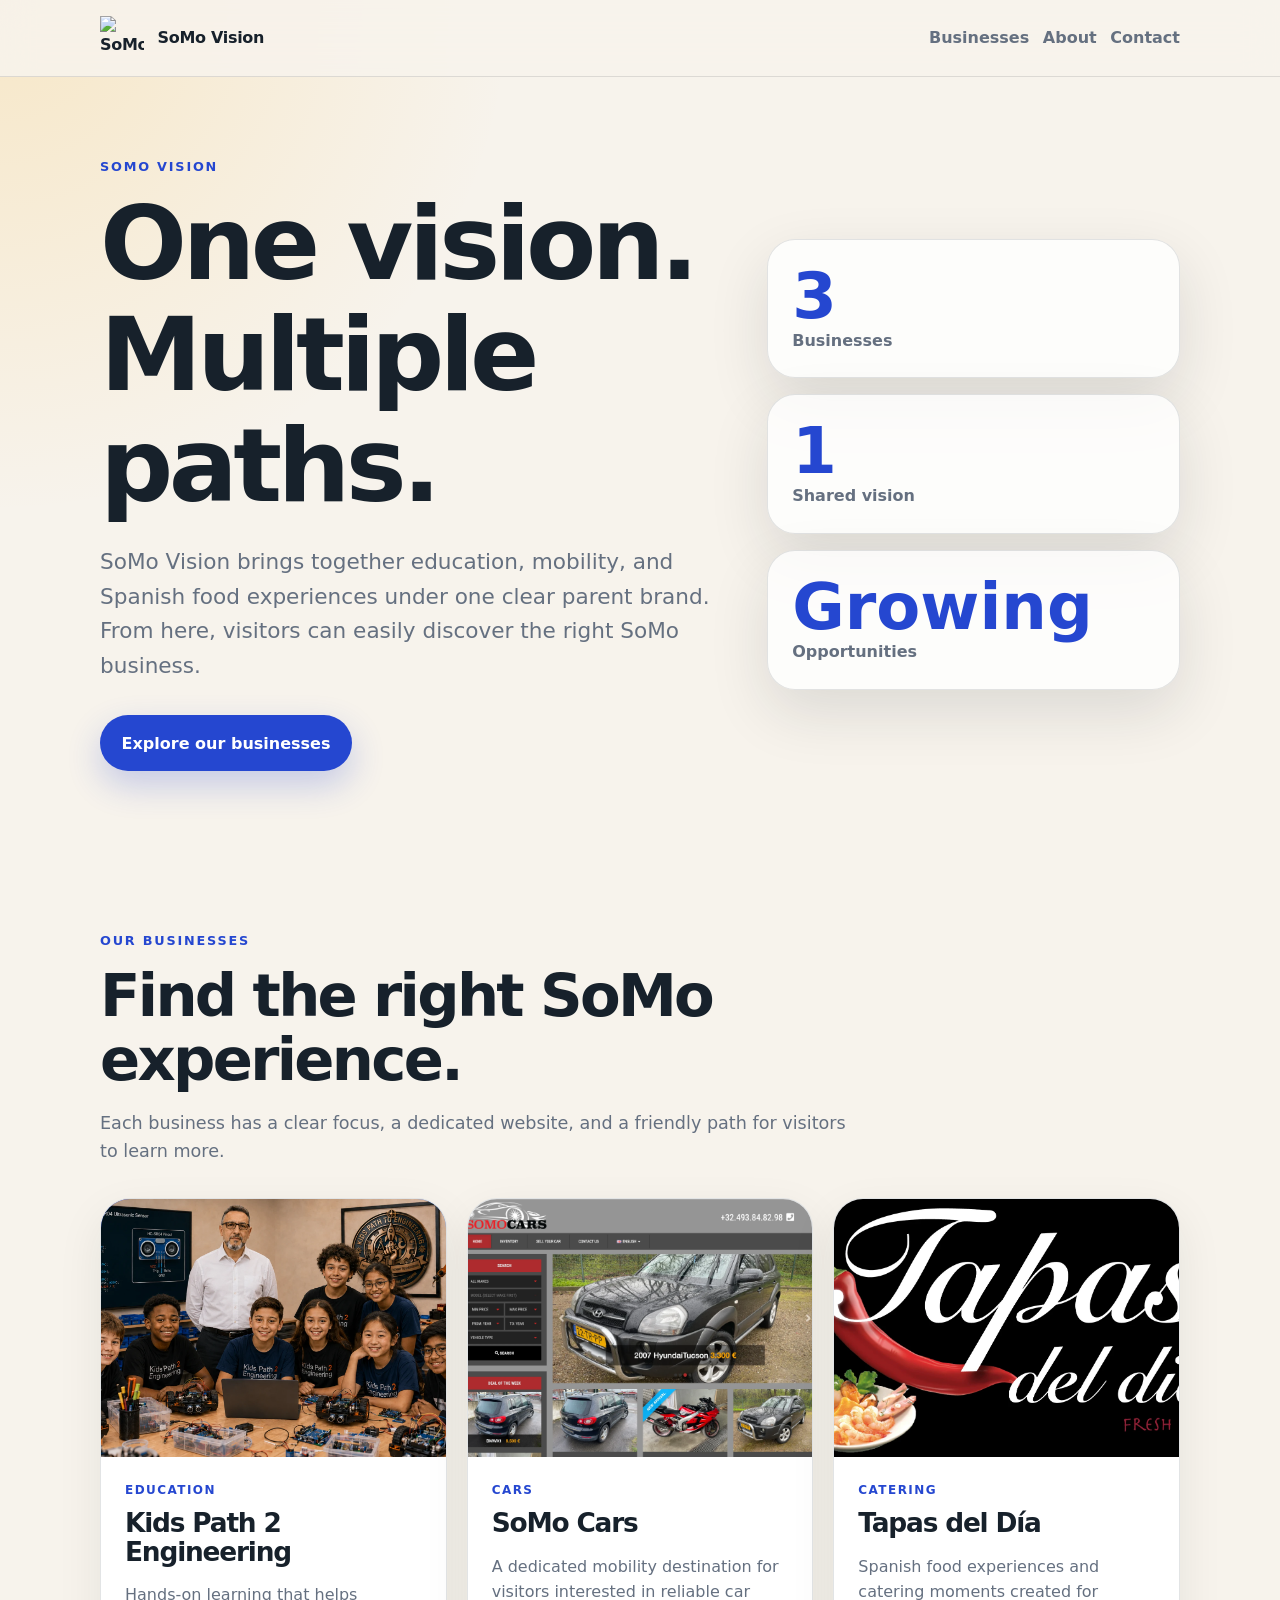
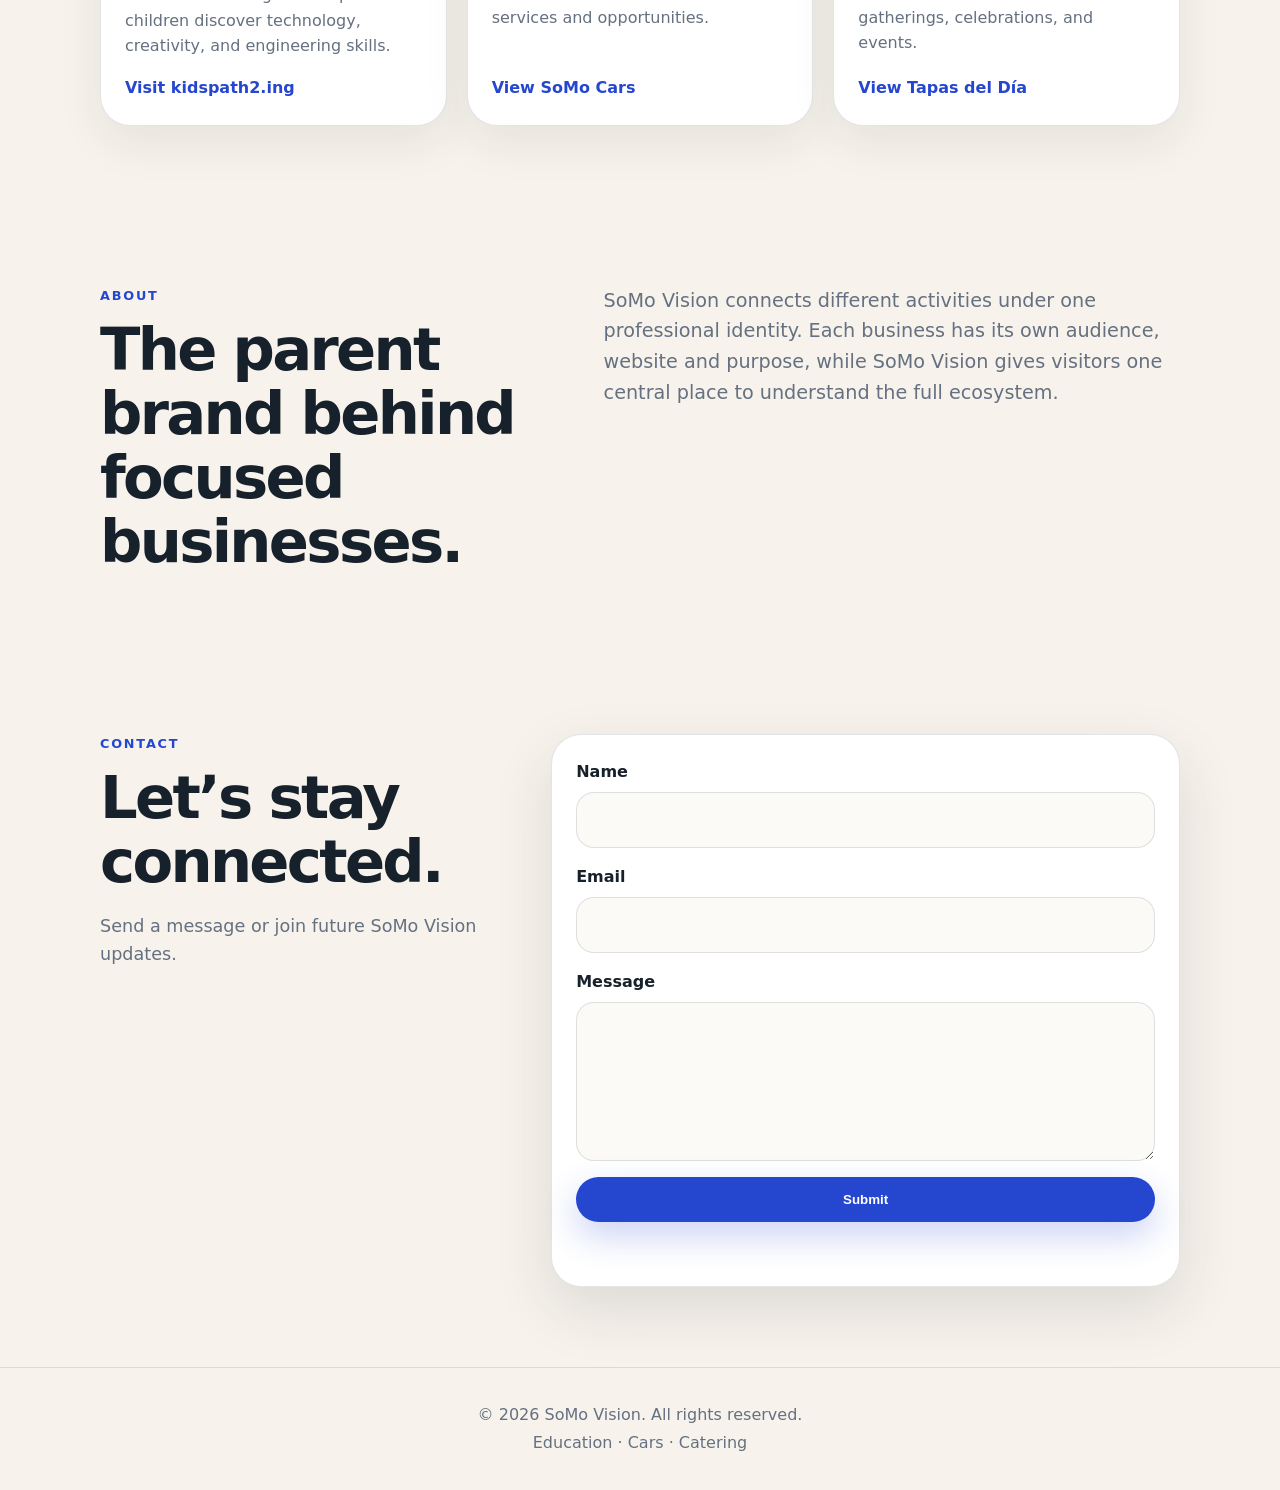
==== commit 3312c9ae: "Use WebP images for business cards" ====
--- a/index.html
+++ b/index.html
@@ -65,9 +65,8 @@
               <span>Kids Path 2 Engineering</span>
             </div>
             <img
-              src="images/kidspath2.jpg"
+              src="images/kidspath2.webp"
               alt="Kids Path 2 Engineering learning session"
-              onerror="this.classList.add('is-hidden'); this.setAttribute('aria-hidden', 'true');"
             />
           </div>
           <div class="card-content">
@@ -78,27 +77,27 @@
           </div>
         </a>
 
-        <a class="business-card" href="https://somocars.be/" target="_blank" rel="noopener noreferrer">
-          <div class="card-media placeholder-card cars-placeholder" aria-hidden="true">
-            <span>SoMo Cars</span>
+        <a class="business-card" href="somocars.html">
+          <div class="card-media image-card">
+            <img src="images/somocars.webp" alt="SoMo Cars showroom and vehicle services" />
           </div>
           <div class="card-content">
             <p class="card-kicker">Cars</p>
             <h3>SoMo Cars</h3>
             <p>A dedicated mobility destination for visitors interested in reliable car services and opportunities.</p>
-            <span class="visit-link">Visit somocars.be</span>
+            <span class="visit-link">View SoMo Cars</span>
           </div>
         </a>
 
-        <a class="business-card" href="https://tapasdeldia.com/" target="_blank" rel="noopener noreferrer">
-          <div class="card-media placeholder-card tapas-placeholder" aria-hidden="true">
-            <span>Tapas del Día</span>
+        <a class="business-card" href="tapasdeldia.html">
+          <div class="card-media image-card">
+            <img src="images/tapasdeldia.webp" alt="Tapas del Día Spanish tapas catering spread" />
           </div>
           <div class="card-content">
             <p class="card-kicker">Catering</p>
             <h3>Tapas del Día</h3>
             <p>Spanish food experiences and catering moments created for gatherings, celebrations, and events.</p>
-            <span class="visit-link">Visit tapasdeldia.com</span>
+            <span class="visit-link">View Tapas del Día</span>
           </div>
         </a>
       </div>
--- a/styles.css
+++ b/styles.css
@@ -427,3 +427,15 @@
     padding: 1.15rem;
   }
 }
+
+.under-construction-media {
+  border-radius: var(--radius);
+  box-shadow: var(--shadow);
+  min-height: 18rem;
+}
+
+.under-construction-media img {
+  width: 100%;
+  height: 100%;
+  object-fit: cover;
+}
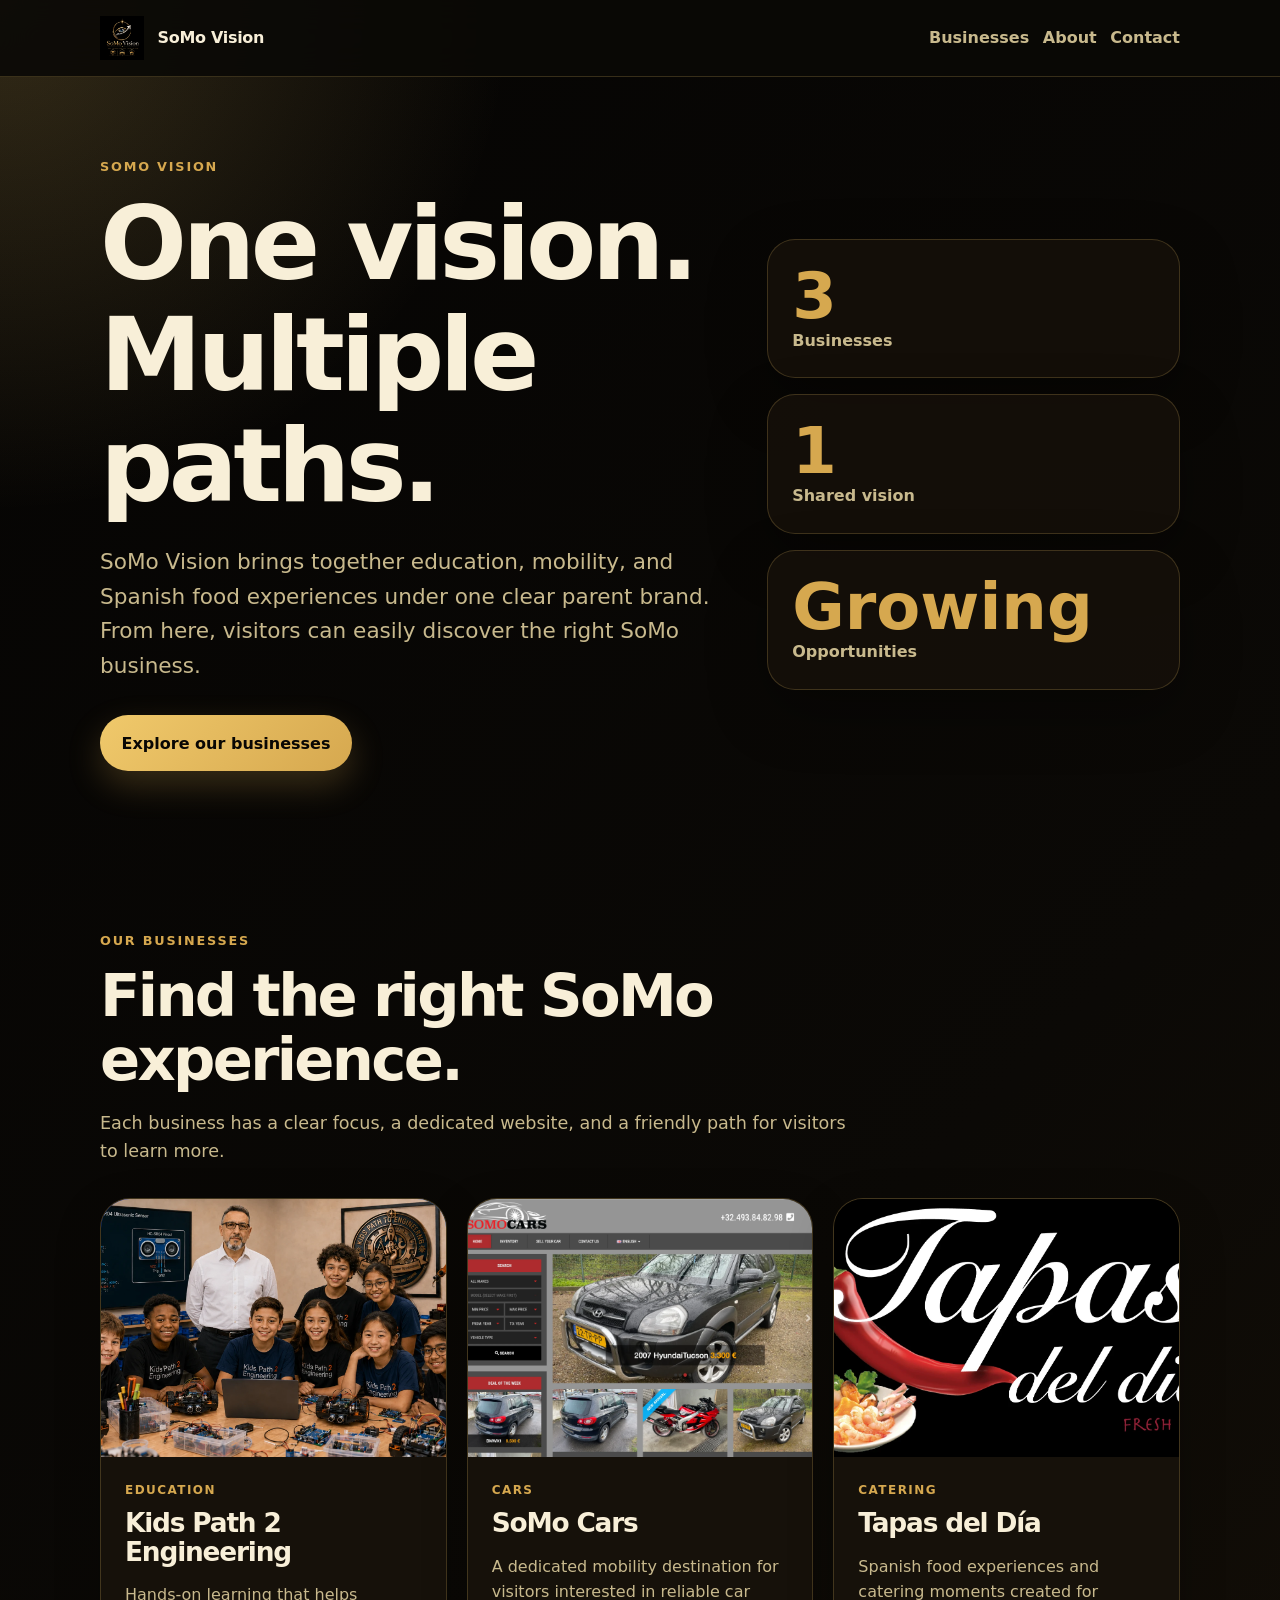
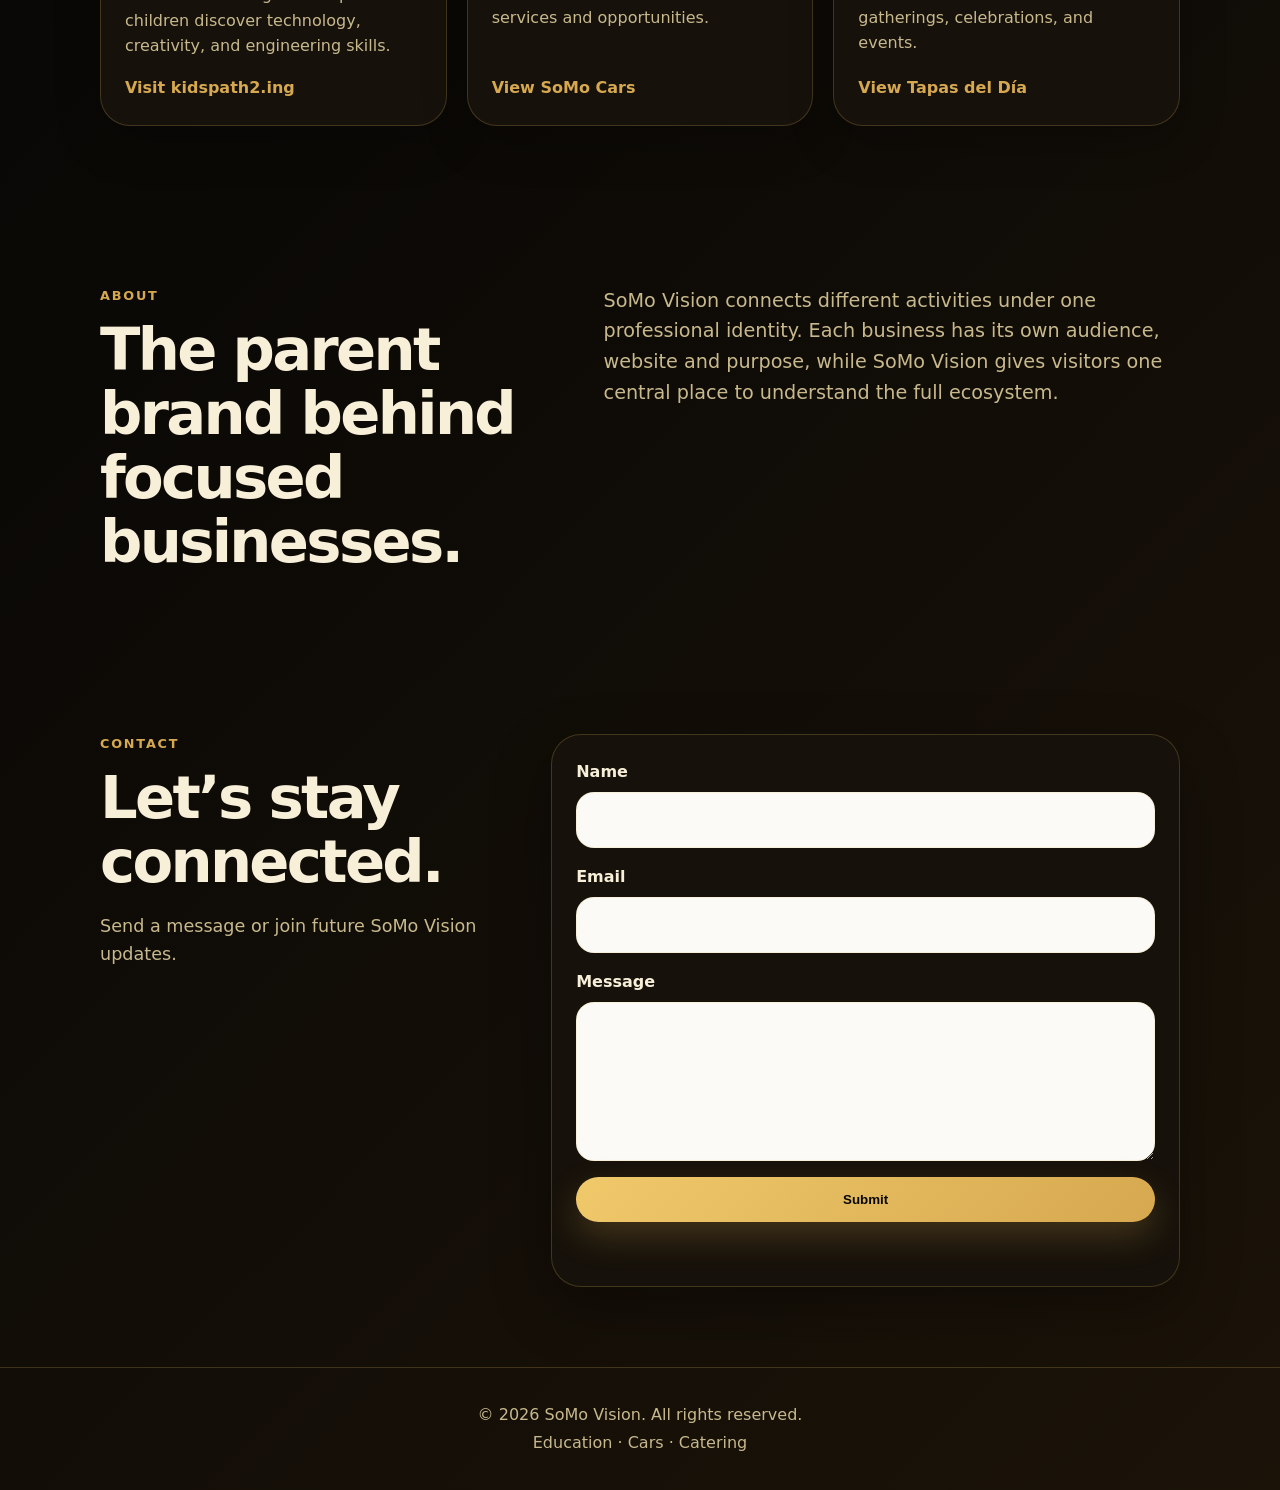
==== commit 3c19d7fb: "Refresh premium SoMo Vision branding" ====
--- a/index.html
+++ b/index.html
@@ -14,7 +14,7 @@
   <header class="site-header">
     <nav class="nav" aria-label="Main navigation">
       <a class="brand" href="#top" aria-label="SoMo Vision home">
-        <img src="somovision-logo.png" alt="SoMo Vision logo" class="brand-logo" />
+        <img src="images/somovision-logo.webp" alt="SoMo Vision logo" class="brand-logo" />
         <span>SoMo Vision</span>
       </a>
       <div class="nav-links">
--- a/styles.css
+++ b/styles.css
@@ -1,13 +1,13 @@
 :root {
-  --bg: #f7f3ec;
-  --surface: #ffffff;
-  --ink: #17212b;
-  --muted: #657080;
-  --brand: #2547d0;
-  --brand-dark: #172f90;
-  --accent: #f7b733;
-  --border: rgba(23, 33, 43, 0.12);
-  --shadow: 0 22px 60px rgba(23, 33, 43, 0.12);
+  --bg: #0b0906;
+  --surface: #16110a;
+  --ink: #f8efd8;
+  --muted: #c8b98d;
+  --brand: #d6a84f;
+  --brand-dark: #a87924;
+  --accent: #f0c96b;
+  --border: rgba(240, 201, 107, 0.2);
+  --shadow: 0 22px 60px rgba(0, 0, 0, 0.32);
 }
 
 * {
@@ -22,7 +22,7 @@
   margin: 0;
   font-family: Inter, ui-sans-serif, system-ui, -apple-system, BlinkMacSystemFont, "Segoe UI", sans-serif;
   color: var(--ink);
-  background: radial-gradient(circle at top left, rgba(247, 183, 51, 0.2), transparent 32rem), var(--bg);
+  background: radial-gradient(circle at top left, rgba(240, 201, 107, 0.2), transparent 32rem), linear-gradient(135deg, #050403 0%, var(--bg) 48%, #1b1308 100%);
   line-height: 1.6;
 }
 
@@ -39,7 +39,7 @@
   position: sticky;
   top: 0;
   z-index: 20;
-  background: rgba(247, 243, 236, 0.88);
+  background: rgba(11, 9, 6, 0.9);
   backdrop-filter: blur(18px);
   border-bottom: 1px solid var(--border);
 }
@@ -150,17 +150,17 @@
   border: 0;
   border-radius: 999px;
   padding: 0.95rem 1.35rem;
-  color: #fff;
-  background: var(--brand);
+  color: #090704;
+  background: linear-gradient(135deg, var(--accent), var(--brand));
   font-weight: 800;
   text-decoration: none;
-  box-shadow: 0 14px 34px rgba(37, 71, 208, 0.24);
+  box-shadow: 0 14px 34px rgba(214, 168, 79, 0.24);
   cursor: pointer;
 }
 
 .primary-action:hover,
 .contact-form button:hover {
-  background: var(--brand-dark);
+  background: linear-gradient(135deg, var(--brand), var(--brand-dark));
 }
 
 .hero-stats {
@@ -170,7 +170,7 @@
 
 .hero-stats div {
   padding: 1.5rem;
-  background: rgba(255, 255, 255, 0.78);
+  background: rgba(22, 17, 10, 0.82);
   border: 1px solid var(--border);
   border-radius: 28px;
   box-shadow: var(--shadow);
@@ -213,7 +213,7 @@
   background: var(--surface);
   border: 1px solid var(--border);
   border-radius: 30px;
-  box-shadow: 0 16px 46px rgba(23, 33, 43, 0.08);
+  box-shadow: 0 16px 46px rgba(0, 0, 0, 0.22);
   transition: transform 180ms ease, box-shadow 180ms ease, border-color 180ms ease;
 }
 
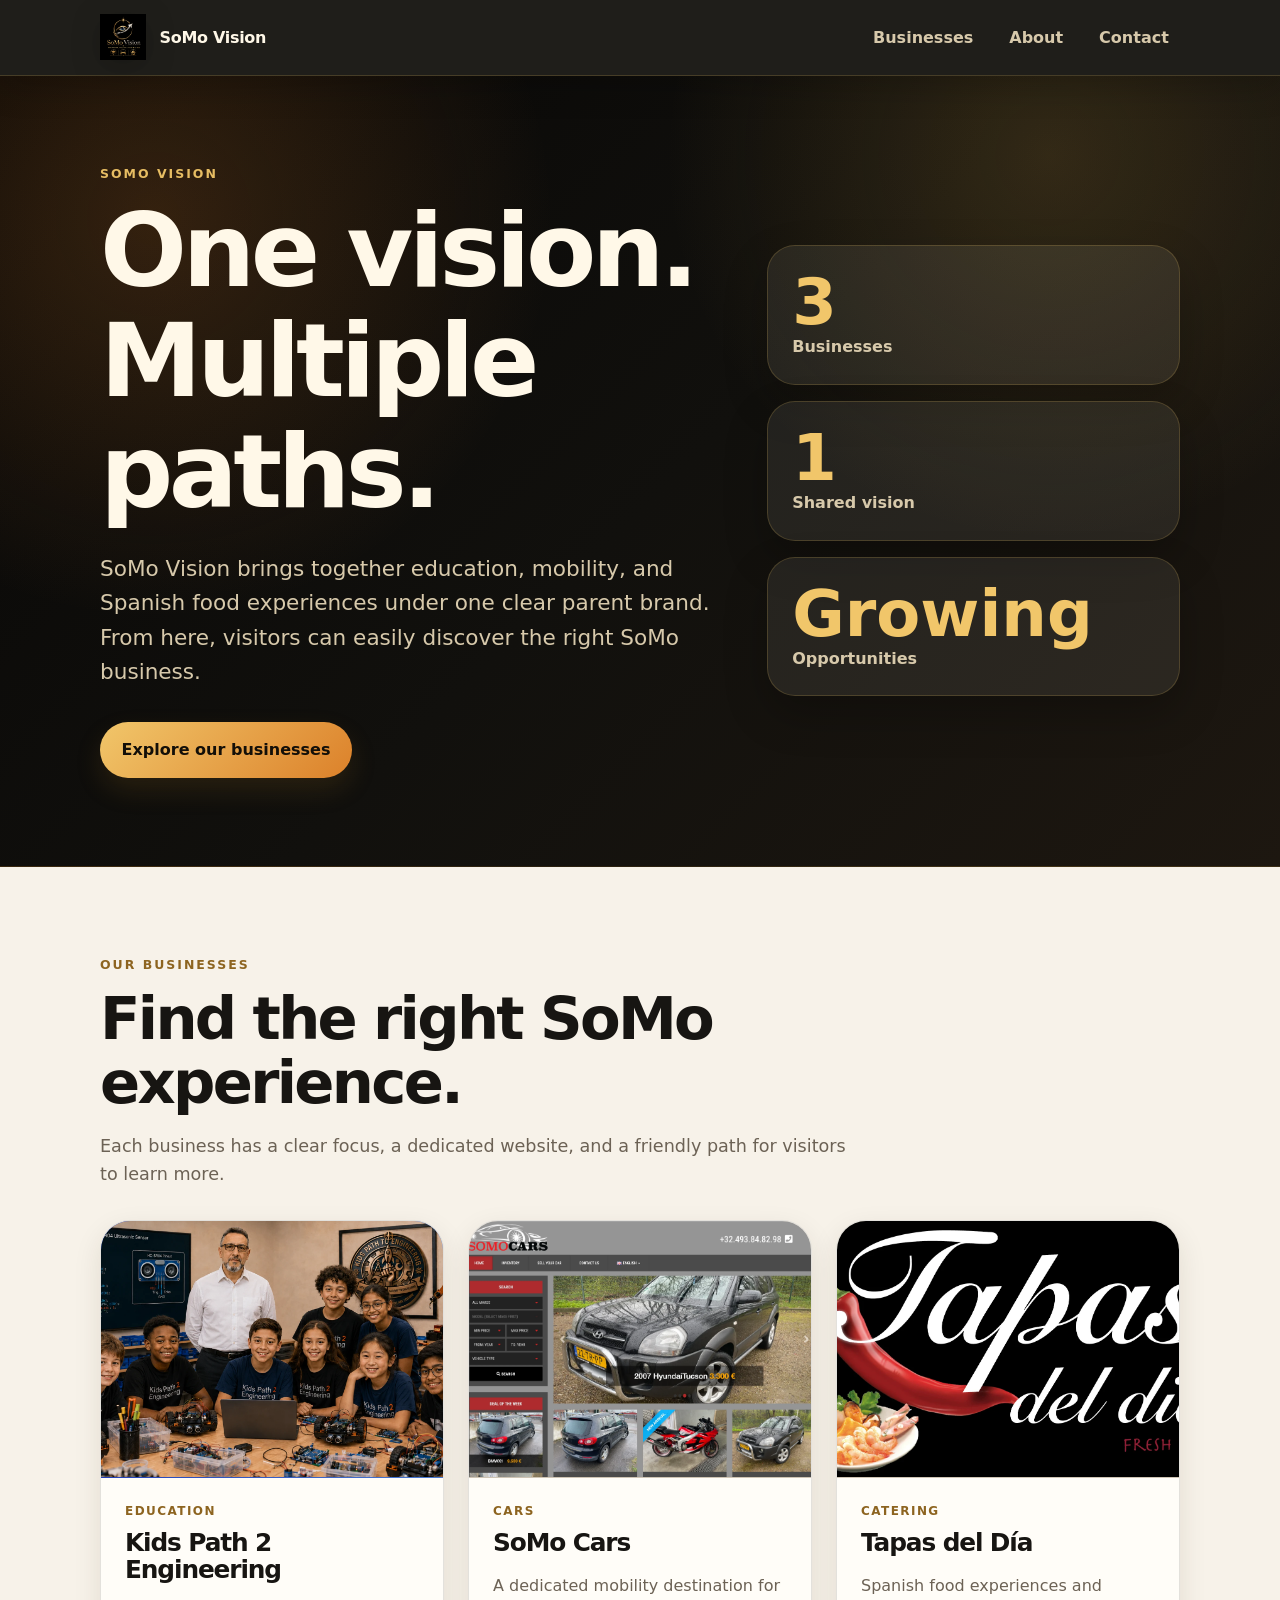
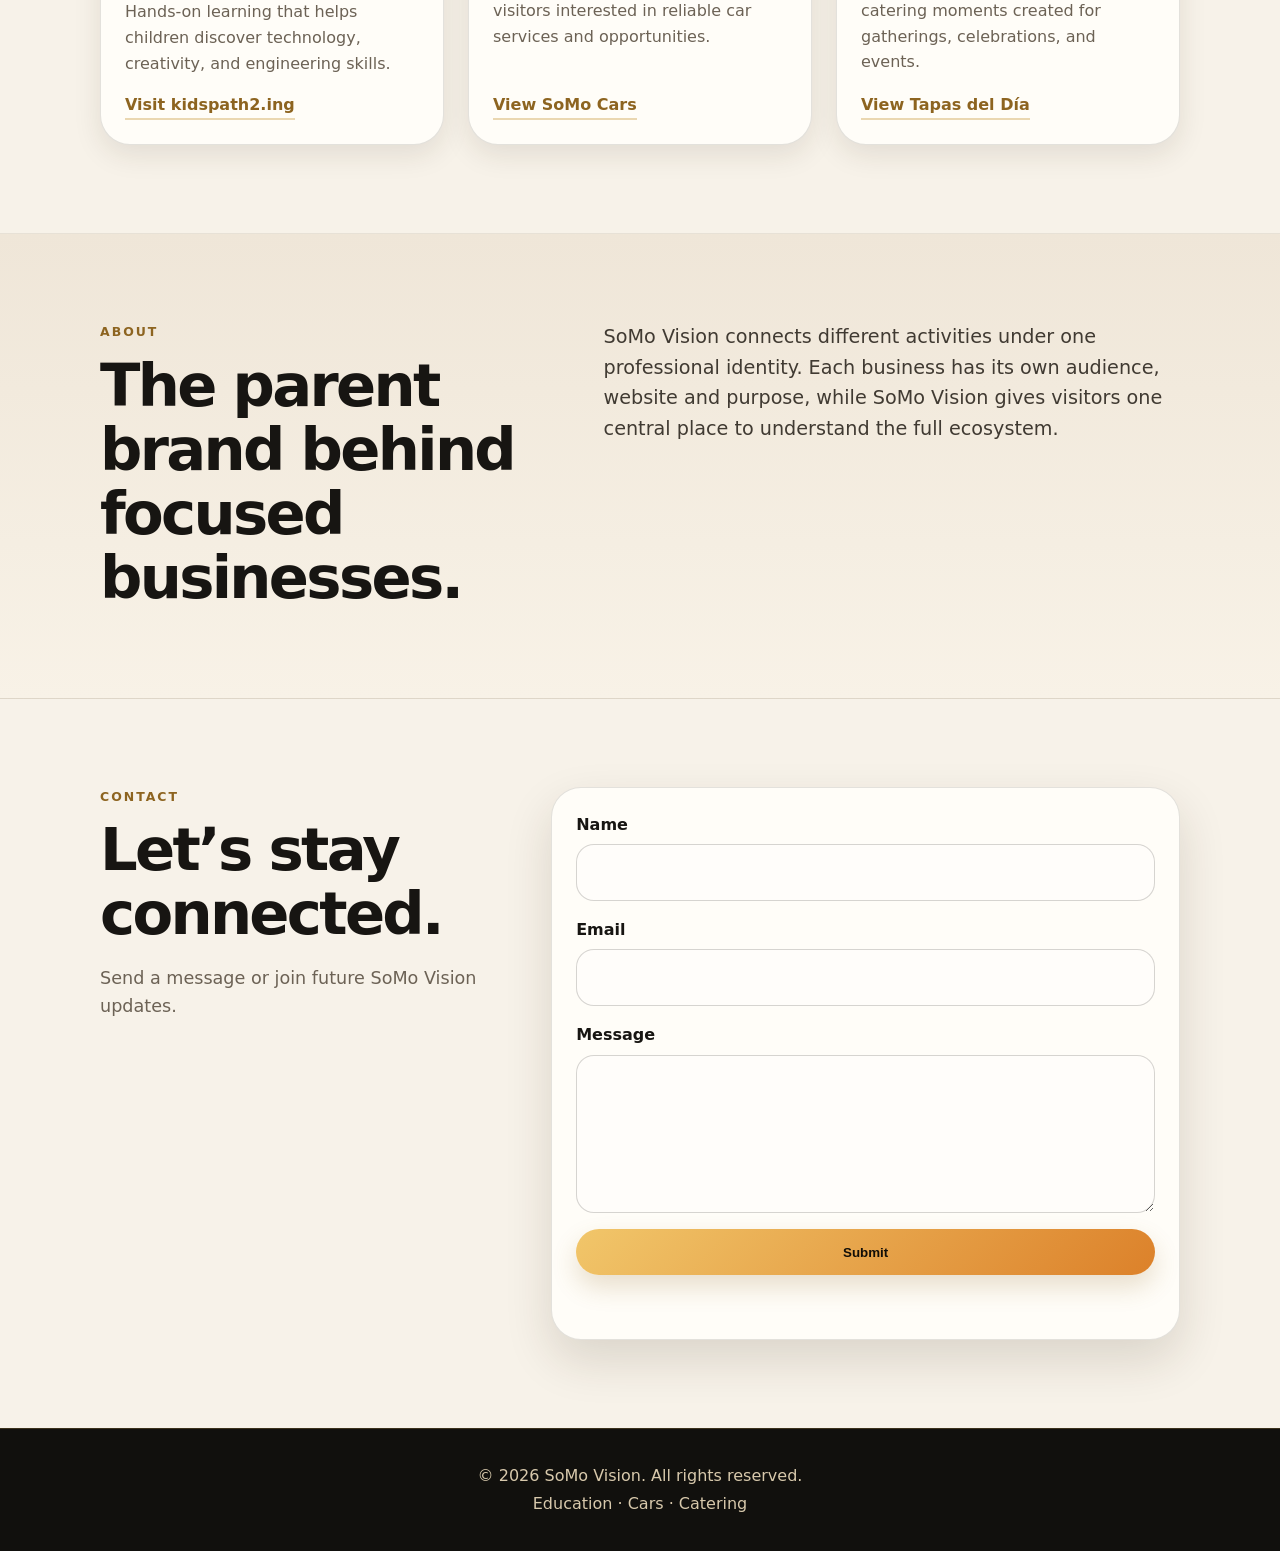
==== commit 7c4d345d: "Improve premium layout contrast and readability" ====
--- a/index.html
+++ b/index.html
@@ -26,7 +26,8 @@
   </header>
 
   <main id="top">
-    <section class="hero" aria-labelledby="hero-title">
+    <div class="hero-shell">
+      <section class="hero" aria-labelledby="hero-title">
       <div class="hero-content">
         <p class="eyebrow">SoMo Vision</p>
         <h1 id="hero-title">One vision. Multiple paths.</h1>
@@ -51,8 +52,10 @@
         </div>
       </div>
     </section>
+    </div>
 
-    <section class="businesses" id="businesses" aria-labelledby="businesses-title">
+    <div class="businesses-shell">
+      <section class="businesses" id="businesses" aria-labelledby="businesses-title">
       <div class="section-heading">
         <p class="eyebrow">Our businesses</p>
         <h2 id="businesses-title">Find the right SoMo experience.</h2>
@@ -102,8 +105,10 @@
         </a>
       </div>
     </section>
+    </div>
 
-    <section class="about" id="about" aria-labelledby="about-title">
+    <div class="about-shell">
+      <section class="about" id="about" aria-labelledby="about-title">
       <div>
         <p class="eyebrow">About</p>
         <h2 id="about-title">The parent brand behind focused businesses.</h2>
@@ -113,8 +118,10 @@
         website and purpose, while SoMo Vision gives visitors one central place to understand the full ecosystem.
       </p>
     </section>
+    </div>
 
-    <section class="contact" id="contact" aria-labelledby="contact-title">
+    <div class="contact-shell">
+      <section class="contact" id="contact" aria-labelledby="contact-title">
       <div class="section-heading">
         <p class="eyebrow">Contact</p>
         <h2 id="contact-title">Let’s stay connected.</h2>
@@ -137,6 +144,7 @@
         <p class="form-status" id="form-status" role="status" aria-live="polite"></p>
       </form>
     </section>
+    </div>
   </main>
 
   <footer class="site-footer">
--- a/styles.css
+++ b/styles.css
@@ -1,13 +1,22 @@
 :root {
-  --bg: #0b0906;
-  --surface: #16110a;
-  --ink: #f8efd8;
-  --muted: #c8b98d;
-  --brand: #d6a84f;
-  --brand-dark: #a87924;
-  --accent: #f0c96b;
-  --border: rgba(240, 201, 107, 0.2);
-  --shadow: 0 22px 60px rgba(0, 0, 0, 0.32);
+  --page: #f7f2e9;
+  --page-alt: #efe6d8;
+  --hero: #11100d;
+  --hero-soft: #1d1710;
+  --surface: #fffdf8;
+  --surface-warm: #fbf6ec;
+  --ink: #171512;
+  --ink-soft: #403a32;
+  --muted: #6c6255;
+  --muted-light: #d7c9ab;
+  --gold: #c99a3d;
+  --gold-deep: #8d6420;
+  --orange-gold: #dc812a;
+  --border: rgba(31, 26, 18, 0.12);
+  --hero-border: rgba(226, 184, 93, 0.2);
+  --radius: 28px;
+  --shadow: 0 20px 48px rgba(48, 35, 17, 0.14);
+  --shadow-soft: 0 10px 28px rgba(48, 35, 17, 0.1);
 }
 
 * {
@@ -22,7 +31,7 @@
   margin: 0;
   font-family: Inter, ui-sans-serif, system-ui, -apple-system, BlinkMacSystemFont, "Segoe UI", sans-serif;
   color: var(--ink);
-  background: radial-gradient(circle at top left, rgba(240, 201, 107, 0.2), transparent 32rem), linear-gradient(135deg, #050403 0%, var(--bg) 48%, #1b1308 100%);
+  background: linear-gradient(180deg, var(--page) 0%, #fbf8f1 52%, var(--page-alt) 100%);
   line-height: 1.6;
 }
 
@@ -39,15 +48,16 @@
   position: sticky;
   top: 0;
   z-index: 20;
-  background: rgba(11, 9, 6, 0.9);
+  background: rgba(17, 16, 13, 0.94);
   backdrop-filter: blur(18px);
-  border-bottom: 1px solid var(--border);
+  border-bottom: 1px solid var(--hero-border);
+  box-shadow: 0 12px 32px rgba(0, 0, 0, 0.18);
 }
 
 .nav {
   max-width: 1120px;
   margin: 0 auto;
-  padding: 1rem 1.25rem;
+  padding: 0.9rem 1.25rem;
   display: flex;
   align-items: center;
   justify-content: space-between;
@@ -62,30 +72,46 @@
 }
 
 .brand {
+  color: #fff8e8;
   font-weight: 800;
   text-decoration: none;
   letter-spacing: -0.02em;
 }
 
 .brand-logo {
-  width: 44px;
-  height: 44px;
+  width: 46px;
+  height: 46px;
   object-fit: contain;
+  filter: drop-shadow(0 6px 14px rgba(0, 0, 0, 0.24));
 }
 
 .nav-links a {
+  border-radius: 999px;
+  color: var(--muted-light);
+  font-weight: 750;
+  padding: 0.45rem 0.7rem;
   text-decoration: none;
-  font-weight: 700;
-  color: var(--muted);
-  transition: color 180ms ease;
-}
-
-.nav-links a:hover {
-  color: var(--brand);
+  transition: background 180ms ease, color 180ms ease;
+}
+
+.nav-links a:hover,
+.nav-links a:focus-visible {
+  background: rgba(255, 255, 255, 0.08);
+  color: #fff8e8;
+  outline: none;
 }
 
 main {
   overflow: hidden;
+}
+
+.hero-shell {
+  background:
+    radial-gradient(circle at 12% 18%, rgba(220, 129, 42, 0.2), transparent 25rem),
+    radial-gradient(circle at 82% 10%, rgba(201, 154, 61, 0.18), transparent 24rem),
+    linear-gradient(135deg, #080706 0%, var(--hero) 52%, var(--hero-soft) 100%);
+  color: #fff8e8;
+  border-bottom: 1px solid rgba(141, 100, 32, 0.24);
 }
 
 .hero,
@@ -94,7 +120,7 @@
 .contact {
   max-width: 1120px;
   margin: 0 auto;
-  padding: 5rem 1.25rem;
+  padding: 5.5rem 1.25rem;
 }
 
 .hero {
@@ -107,11 +133,16 @@
 
 .eyebrow {
   margin: 0 0 0.75rem;
-  color: var(--brand);
-  font-size: 0.8rem;
+  color: var(--gold-deep);
+  font-size: 0.78rem;
   font-weight: 900;
-  letter-spacing: 0.14em;
+  letter-spacing: 0.16em;
   text-transform: uppercase;
+}
+
+.hero .eyebrow,
+.under-construction .eyebrow {
+  color: #e7bd63;
 }
 
 h1,
@@ -128,18 +159,25 @@
 }
 
 h2 {
+  color: var(--ink);
   font-size: clamp(2rem, 5vw, 3.7rem);
 }
 
+.hero h1,
+.under-construction h1 {
+  color: #fff8e8;
+}
+
 h3 {
-  font-size: 1.65rem;
+  color: var(--ink);
+  font-size: 1.55rem;
 }
 
 .hero-text {
   max-width: 690px;
   margin: 1.5rem 0 2rem;
+  color: var(--muted-light);
   font-size: clamp(1.1rem, 2vw, 1.35rem);
-  color: var(--muted);
 }
 
 .primary-action,
@@ -150,17 +188,23 @@
   border: 0;
   border-radius: 999px;
   padding: 0.95rem 1.35rem;
-  color: #090704;
-  background: linear-gradient(135deg, var(--accent), var(--brand));
-  font-weight: 800;
+  color: #130f08;
+  background: linear-gradient(135deg, #f1c66a, var(--orange-gold));
+  font-weight: 850;
   text-decoration: none;
-  box-shadow: 0 14px 34px rgba(214, 168, 79, 0.24);
+  box-shadow: 0 12px 26px rgba(141, 100, 32, 0.2);
   cursor: pointer;
+  transition: transform 180ms ease, box-shadow 180ms ease, background 180ms ease;
 }
 
 .primary-action:hover,
-.contact-form button:hover {
-  background: linear-gradient(135deg, var(--brand), var(--brand-dark));
+.contact-form button:hover,
+.primary-action:focus-visible,
+.contact-form button:focus-visible {
+  background: linear-gradient(135deg, #f6d27d, var(--gold));
+  box-shadow: 0 16px 32px rgba(141, 100, 32, 0.25);
+  transform: translateY(-1px);
+  outline: none;
 }
 
 .hero-stats {
@@ -170,22 +214,32 @@
 
 .hero-stats div {
   padding: 1.5rem;
-  background: rgba(22, 17, 10, 0.82);
-  border: 1px solid var(--border);
-  border-radius: 28px;
-  box-shadow: var(--shadow);
+  background: rgba(255, 248, 232, 0.08);
+  border: 1px solid var(--hero-border);
+  border-radius: var(--radius);
+  box-shadow: 0 18px 44px rgba(0, 0, 0, 0.24);
 }
 
 .hero-stats strong {
   display: block;
+  color: #f1c66a;
   font-size: clamp(2.25rem, 5vw, 4rem);
   line-height: 1;
-  color: var(--brand);
 }
 
 .hero-stats span {
-  color: var(--muted);
+  color: var(--muted-light);
   font-weight: 800;
+}
+
+.businesses-shell,
+.contact-shell {
+  background: var(--page);
+}
+
+.about-shell {
+  background: linear-gradient(180deg, var(--page-alt), #f8f2e7);
+  border-block: 1px solid rgba(31, 26, 18, 0.08);
 }
 
 .section-heading {
@@ -201,7 +255,7 @@
 .business-grid {
   display: grid;
   grid-template-columns: repeat(3, 1fr);
-  gap: 1.25rem;
+  gap: 1.5rem;
 }
 
 .business-card {
@@ -213,14 +267,14 @@
   background: var(--surface);
   border: 1px solid var(--border);
   border-radius: 30px;
-  box-shadow: 0 16px 46px rgba(0, 0, 0, 0.22);
+  box-shadow: var(--shadow-soft);
   transition: transform 180ms ease, box-shadow 180ms ease, border-color 180ms ease;
 }
 
 .business-card:hover,
 .business-card:focus-visible {
   transform: translateY(-6px);
-  border-color: rgba(37, 71, 208, 0.35);
+  border-color: rgba(201, 154, 61, 0.45);
   box-shadow: var(--shadow);
   outline: none;
 }
@@ -228,6 +282,8 @@
 .card-media {
   aspect-ratio: 4 / 3;
   overflow: hidden;
+  background: #e7dccb;
+  border-bottom: 1px solid var(--border);
 }
 
 .image-card img {
@@ -262,7 +318,9 @@
   display: none;
 }
 
-.placeholder-card {
+.placeholder-card,
+.cars-placeholder,
+.tapas-placeholder {
   display: grid;
   place-items: center;
   color: white;
@@ -289,11 +347,11 @@
 
 .card-kicker {
   margin: 0 0 0.55rem;
-  color: var(--brand);
+  color: var(--gold-deep);
+  font-size: 0.75rem;
   font-weight: 900;
+  letter-spacing: 0.12em;
   text-transform: uppercase;
-  letter-spacing: 0.12em;
-  font-size: 0.75rem;
 }
 
 .card-content p:not(.card-kicker) {
@@ -301,8 +359,10 @@
 }
 
 .visit-link {
+  align-self: flex-start;
   margin-top: auto;
-  color: var(--brand);
+  border-bottom: 2px solid rgba(201, 154, 61, 0.38);
+  color: var(--gold-deep);
   font-weight: 900;
 }
 
@@ -315,7 +375,7 @@
 
 .about > p {
   margin: 0;
-  color: var(--muted);
+  color: var(--ink-soft);
   font-size: 1.2rem;
 }
 
@@ -338,24 +398,25 @@
 .contact-form label {
   display: grid;
   gap: 0.45rem;
+  color: var(--ink);
   font-weight: 800;
 }
 
 .contact-form input,
 .contact-form textarea {
   width: 100%;
-  border: 1px solid var(--border);
+  border: 1px solid rgba(31, 26, 18, 0.18);
   border-radius: 18px;
   padding: 0.9rem 1rem;
   font: inherit;
   color: var(--ink);
-  background: #fbfaf7;
+  background: #fffdfa;
 }
 
 .contact-form input:focus,
 .contact-form textarea:focus {
-  outline: 3px solid rgba(37, 71, 208, 0.18);
-  border-color: var(--brand);
+  outline: 3px solid rgba(220, 129, 42, 0.2);
+  border-color: var(--orange-gold);
 }
 
 .form-status {
@@ -368,12 +429,35 @@
 .site-footer {
   padding: 2rem 1.25rem;
   text-align: center;
-  color: var(--muted);
-  border-top: 1px solid var(--border);
+  color: #d8c9ac;
+  background: #11100d;
+  border-top: 1px solid var(--hero-border);
 }
 
 .site-footer p {
   margin: 0.15rem 0;
+}
+
+.under-construction-shell {
+  min-height: calc(100vh - 9rem);
+  background:
+    radial-gradient(circle at 14% 18%, rgba(220, 129, 42, 0.18), transparent 24rem),
+    linear-gradient(135deg, #080706 0%, var(--hero) 55%, #21170d 100%);
+  color: #fff8e8;
+}
+
+.under-construction-media {
+  min-height: 18rem;
+  overflow: hidden;
+  border: 1px solid var(--hero-border);
+  border-radius: var(--radius);
+  box-shadow: 0 18px 44px rgba(0, 0, 0, 0.28);
+}
+
+.under-construction-media img {
+  width: 100%;
+  height: 100%;
+  object-fit: cover;
 }
 
 @media (max-width: 820px) {
@@ -399,6 +483,10 @@
     min-height: auto;
   }
 
+  .businesses {
+    padding: 3.5rem 1.25rem;
+  }
+
   .business-grid {
     grid-template-columns: 1fr;
   }
@@ -412,6 +500,7 @@
 
   .nav-links a {
     font-size: 0.95rem;
+    padding-inline: 0.35rem;
   }
 
   .hero,
@@ -427,15 +516,3 @@
     padding: 1.15rem;
   }
 }
-
-.under-construction-media {
-  border-radius: var(--radius);
-  box-shadow: var(--shadow);
-  min-height: 18rem;
-}
-
-.under-construction-media img {
-  width: 100%;
-  height: 100%;
-  object-fit: cover;
-}
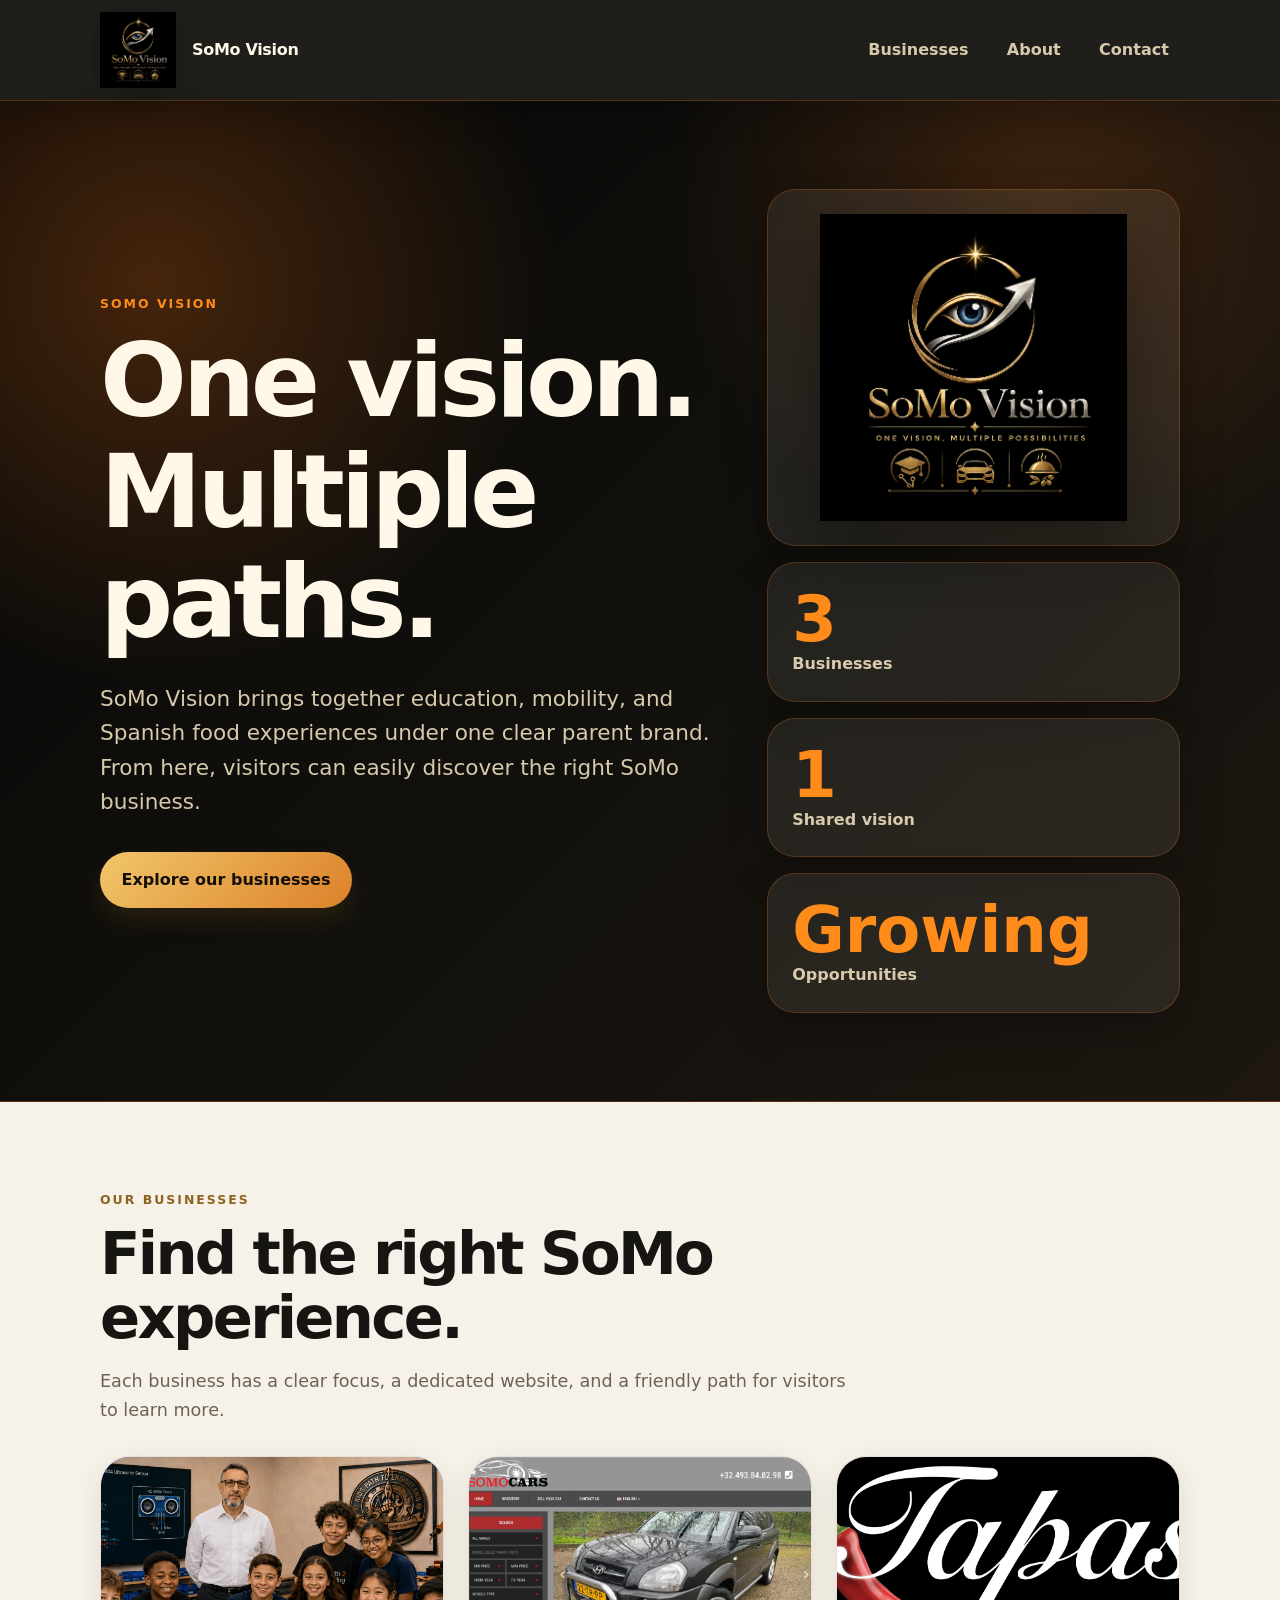
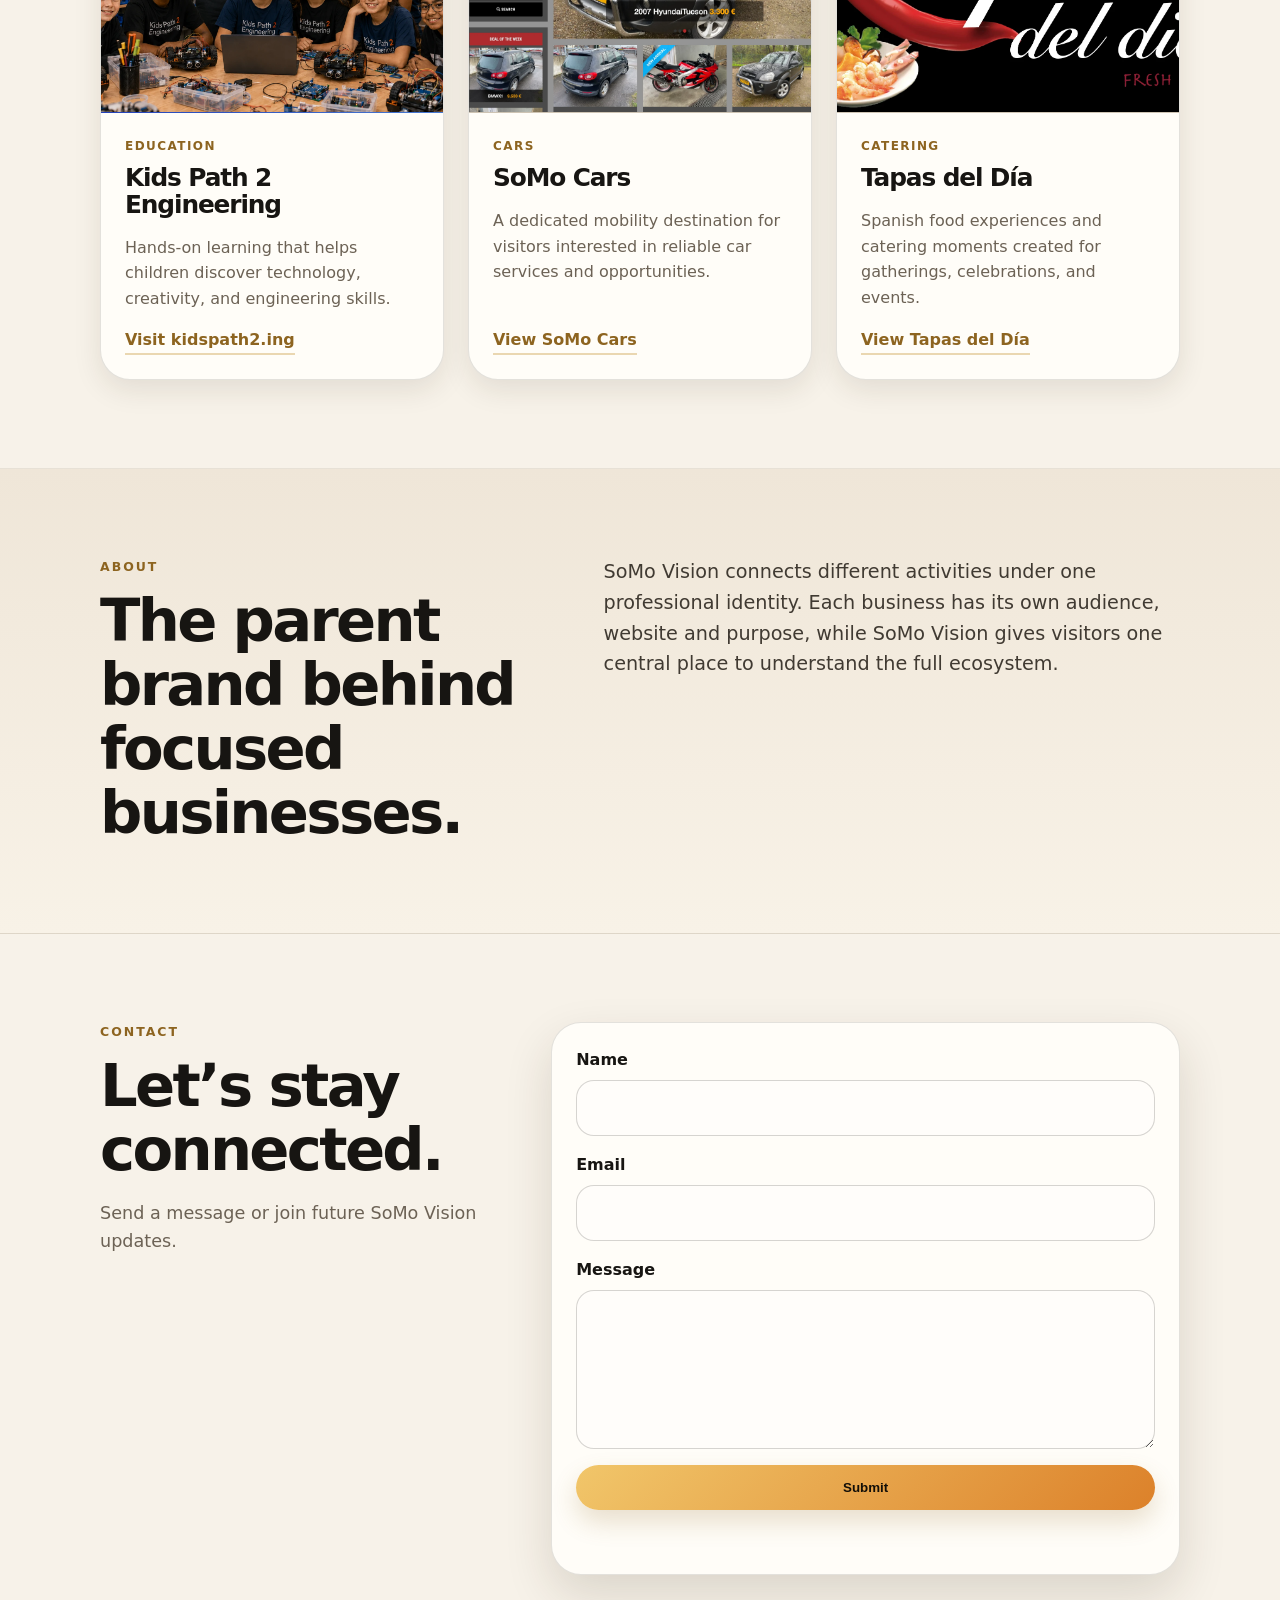
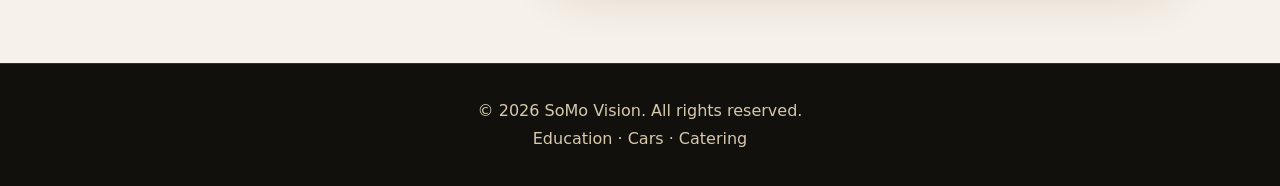
==== commit fee00bde: "Adjust logo size and hero orange accents" ====
--- a/index.html
+++ b/index.html
@@ -38,6 +38,9 @@
         <a class="primary-action" href="#businesses">Explore our businesses</a>
       </div>
       <div class="hero-stats" aria-label="SoMo Vision highlights">
+        <div class="hero-logo-card">
+          <img src="images/somovision-logo.webp" alt="SoMo Vision logo" />
+        </div>
         <div>
           <strong>3</strong>
           <span>Businesses</span>
--- a/styles.css
+++ b/styles.css
@@ -11,9 +11,12 @@
   --muted-light: #d7c9ab;
   --gold: #c99a3d;
   --gold-deep: #8d6420;
+  --orange: #ff7a18;
+  --orange-bright: #ff8c1a;
+  --orange-deep: #f97316;
   --orange-gold: #dc812a;
   --border: rgba(31, 26, 18, 0.12);
-  --hero-border: rgba(226, 184, 93, 0.2);
+  --hero-border: rgba(255, 122, 24, 0.24);
   --radius: 28px;
   --shadow: 0 20px 48px rgba(48, 35, 17, 0.14);
   --shadow-soft: 0 10px 28px rgba(48, 35, 17, 0.1);
@@ -57,7 +60,7 @@
 .nav {
   max-width: 1120px;
   margin: 0 auto;
-  padding: 0.9rem 1.25rem;
+  padding: 0.75rem 1.25rem;
   display: flex;
   align-items: center;
   justify-content: space-between;
@@ -68,7 +71,7 @@
 .nav-links {
   display: flex;
   align-items: center;
-  gap: 0.85rem;
+  gap: 1rem;
 }
 
 .brand {
@@ -79,8 +82,8 @@
 }
 
 .brand-logo {
-  width: 46px;
-  height: 46px;
+  width: clamp(58px, 6vw, 76px);
+  height: clamp(58px, 6vw, 76px);
   object-fit: contain;
   filter: drop-shadow(0 6px 14px rgba(0, 0, 0, 0.24));
 }
@@ -107,11 +110,11 @@
 
 .hero-shell {
   background:
-    radial-gradient(circle at 12% 18%, rgba(220, 129, 42, 0.2), transparent 25rem),
-    radial-gradient(circle at 82% 10%, rgba(201, 154, 61, 0.18), transparent 24rem),
+    radial-gradient(circle at 12% 18%, rgba(255, 122, 24, 0.24), transparent 25rem),
+    radial-gradient(circle at 82% 10%, rgba(249, 115, 22, 0.18), transparent 24rem),
     linear-gradient(135deg, #080706 0%, var(--hero) 52%, var(--hero-soft) 100%);
   color: #fff8e8;
-  border-bottom: 1px solid rgba(141, 100, 32, 0.24);
+  border-bottom: 1px solid rgba(249, 115, 22, 0.28);
 }
 
 .hero,
@@ -142,7 +145,7 @@
 
 .hero .eyebrow,
 .under-construction .eyebrow {
-  color: #e7bd63;
+  color: var(--orange-bright);
 }
 
 h1,
@@ -188,13 +191,29 @@
   border: 0;
   border-radius: 999px;
   padding: 0.95rem 1.35rem;
+  position: relative;
+  overflow: hidden;
   color: #130f08;
   background: linear-gradient(135deg, #f1c66a, var(--orange-gold));
   font-weight: 850;
   text-decoration: none;
   box-shadow: 0 12px 26px rgba(141, 100, 32, 0.2);
   cursor: pointer;
+  isolation: isolate;
   transition: transform 180ms ease, box-shadow 180ms ease, background 180ms ease;
+}
+
+.primary-action::after,
+.contact-form button::after {
+  position: absolute;
+  inset: -45% auto -45% -70%;
+  z-index: 0;
+  width: 55%;
+  content: "";
+  background: linear-gradient(110deg, transparent 0%, rgba(255, 255, 255, 0.18) 42%, rgba(255, 255, 255, 0.5) 50%, rgba(255, 255, 255, 0.18) 58%, transparent 100%);
+  filter: blur(1px);
+  transform: skewX(-18deg);
+  transition: left 520ms ease;
 }
 
 .primary-action:hover,
@@ -202,9 +221,16 @@
 .primary-action:focus-visible,
 .contact-form button:focus-visible {
   background: linear-gradient(135deg, #f6d27d, var(--gold));
-  box-shadow: 0 16px 32px rgba(141, 100, 32, 0.25);
+  box-shadow: 0 16px 34px rgba(201, 154, 61, 0.32), 0 0 22px rgba(255, 140, 26, 0.16);
   transform: translateY(-1px);
   outline: none;
+}
+
+.primary-action:hover::after,
+.contact-form button:hover::after,
+.primary-action:focus-visible::after,
+.contact-form button:focus-visible::after {
+  left: 120%;
 }
 
 .hero-stats {
@@ -222,7 +248,7 @@
 
 .hero-stats strong {
   display: block;
-  color: #f1c66a;
+  color: var(--orange-bright);
   font-size: clamp(2.25rem, 5vw, 4rem);
   line-height: 1;
 }
@@ -230,6 +256,23 @@
 .hero-stats span {
   color: var(--muted-light);
   font-weight: 800;
+}
+
+.hero-logo-card {
+  display: grid;
+  min-height: clamp(12rem, 24vw, 17rem);
+  place-items: center;
+  padding: clamp(1.3rem, 3vw, 2rem);
+  background:
+    radial-gradient(circle at 50% 44%, rgba(255, 140, 26, 0.2), transparent 62%),
+    rgba(255, 248, 232, 0.075);
+}
+
+.hero-logo-card img {
+  width: min(100%, clamp(13rem, 24vw, 20rem));
+  height: auto;
+  object-fit: contain;
+  filter: drop-shadow(0 20px 30px rgba(0, 0, 0, 0.34));
 }
 
 .businesses-shell,
@@ -441,7 +484,8 @@
 .under-construction-shell {
   min-height: calc(100vh - 9rem);
   background:
-    radial-gradient(circle at 14% 18%, rgba(220, 129, 42, 0.18), transparent 24rem),
+    radial-gradient(circle at 14% 18%, rgba(255, 122, 24, 0.22), transparent 24rem),
+    radial-gradient(circle at 82% 14%, rgba(249, 115, 22, 0.14), transparent 22rem),
     linear-gradient(135deg, #080706 0%, var(--hero) 55%, #21170d 100%);
   color: #fff8e8;
 }
@@ -494,8 +538,12 @@
 
 @media (max-width: 480px) {
   .brand-logo {
-    width: 38px;
-    height: 38px;
+    width: 54px;
+    height: 54px;
+  }
+
+  .brand span {
+    font-size: 0.98rem;
   }
 
   .nav-links a {
